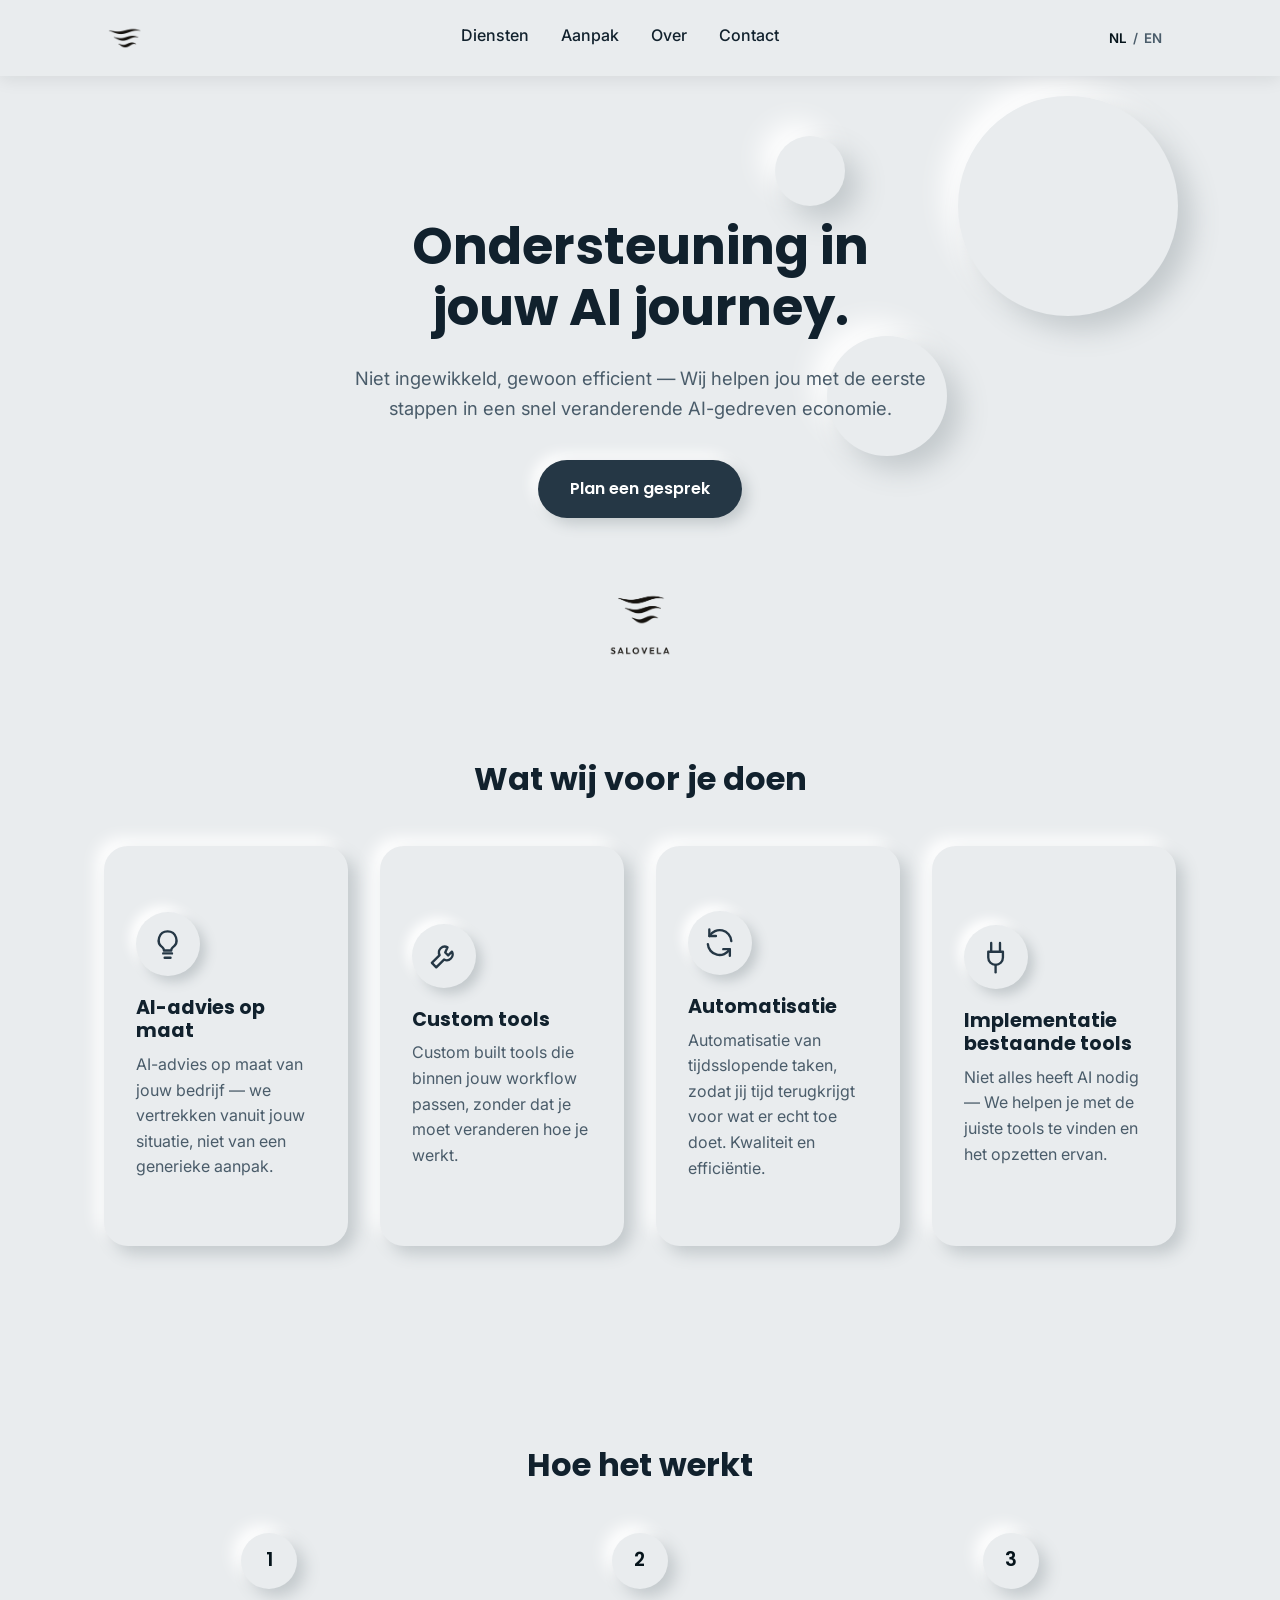
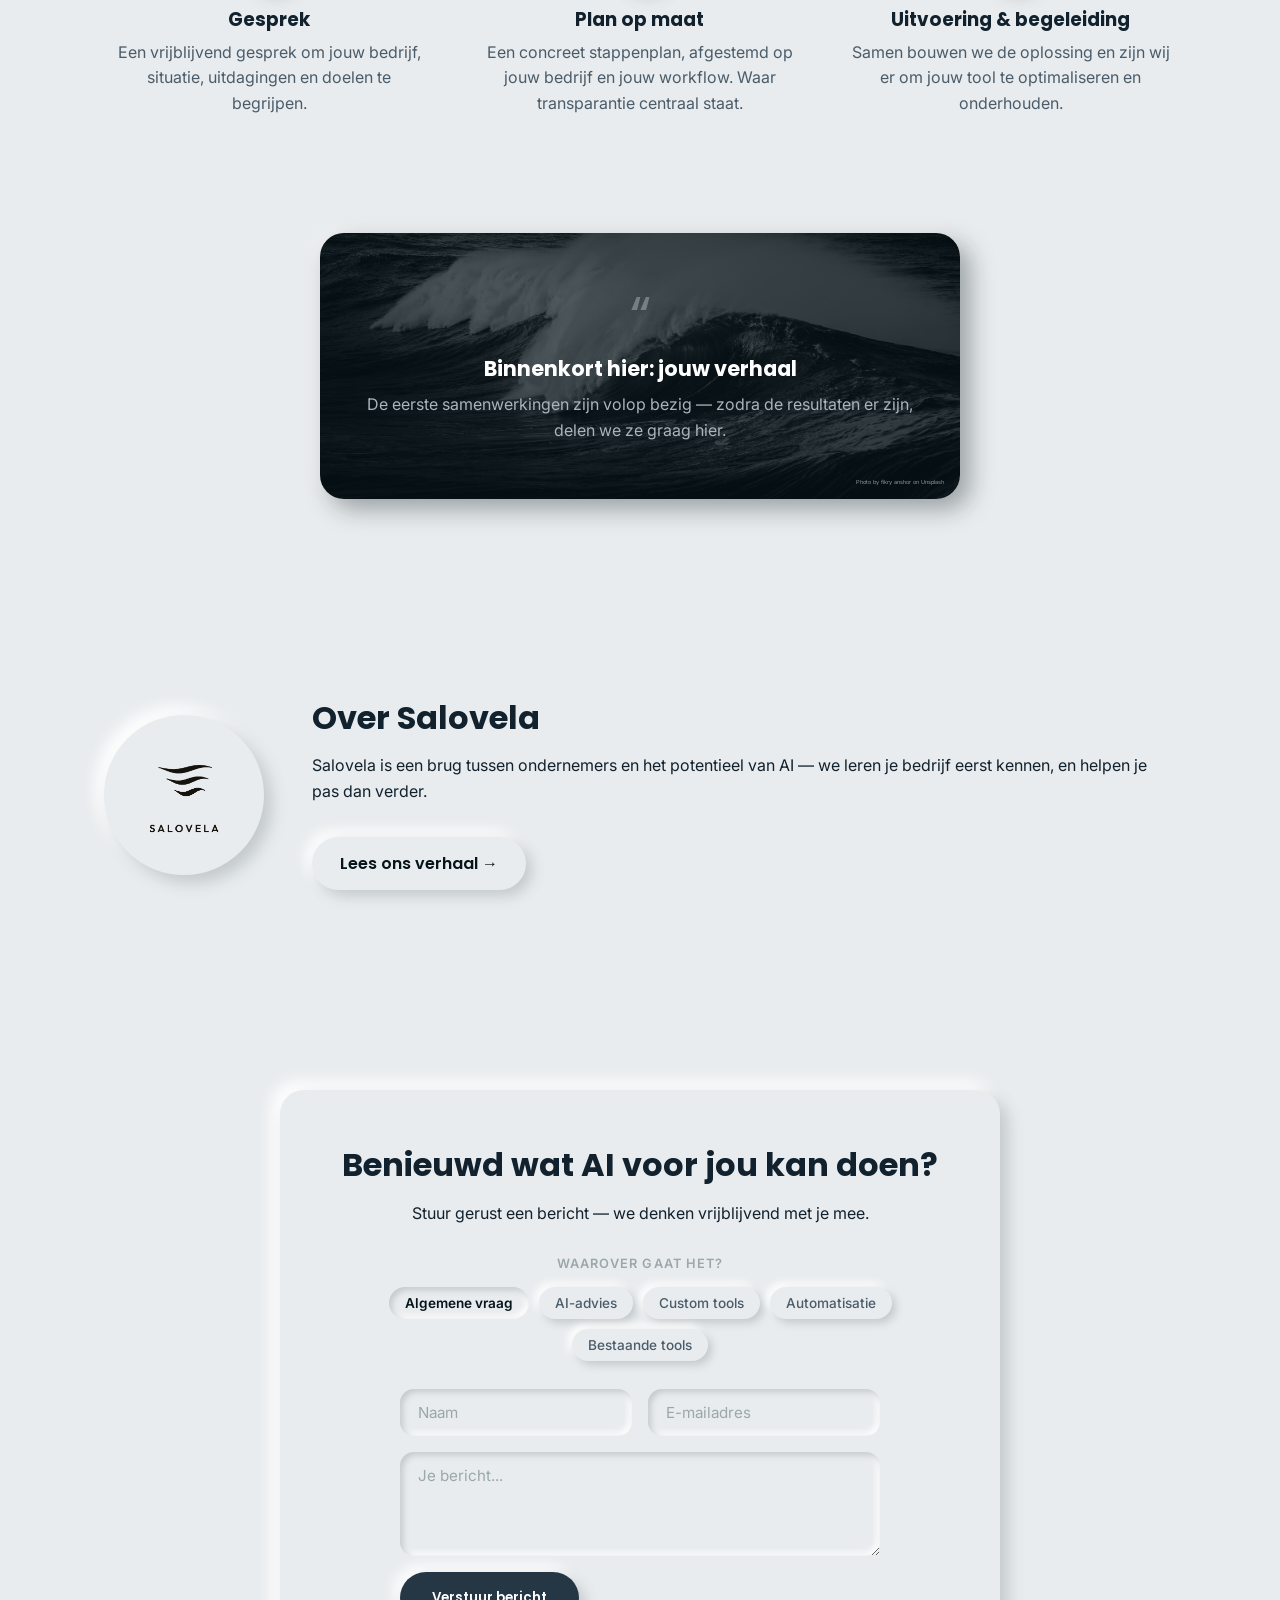
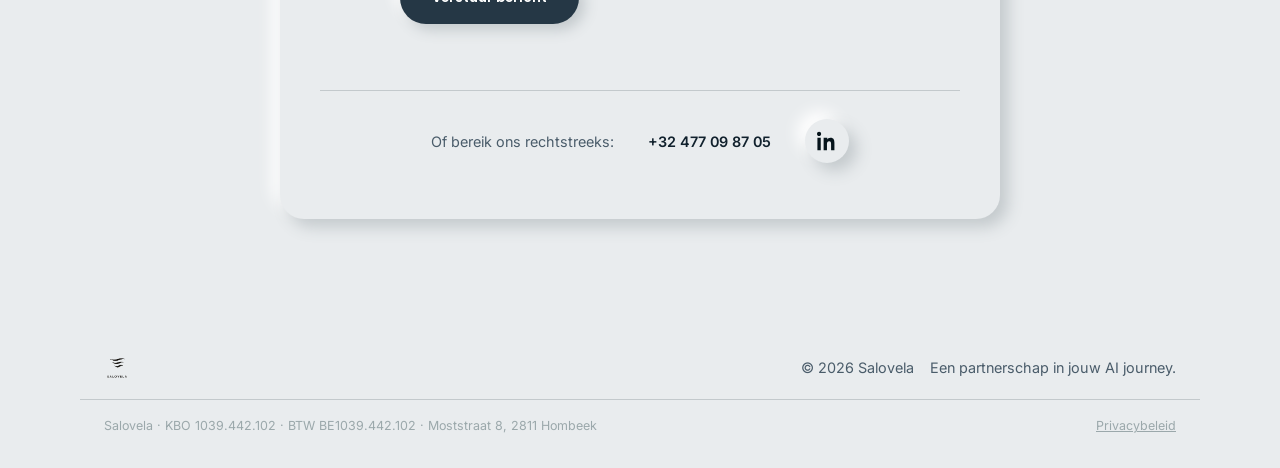
==== index.html @ e6c2badb "Initial commit: Salovela marketing site Static HTML/CSS/JS site with homepage, about page, and priva" ====
<!DOCTYPE html>
<html lang="nl">
<head>
  <meta charset="UTF-8">
  <meta name="viewport" content="width=device-width, initial-scale=1.0">
  <title>Salovela — AI-advies voor KMO's</title>
  <meta name="description" content="Salovela helpt Vlaamse KMO's met AI-advies op maat, custom tools en automatisatie.">
  <link rel="icon" type="image/png" href="assets/images/salovela-mark.png">
  <link rel="preconnect" href="https://fonts.googleapis.com">
  <link rel="preconnect" href="https://fonts.gstatic.com" crossorigin>
  <link href="https://fonts.googleapis.com/css2?family=Poppins:wght@500;600;700&family=Inter:wght@400;500;600&display=swap" rel="stylesheet">
  <link rel="stylesheet" href="css/style.css">
</head>
<body>

  <header class="site-header">
    <div class="container header-inner">
      <a href="#top" class="logo">
        <img src="assets/images/salovela-mark.png" alt="Salovela logo">
      </a>

      <nav class="nav" id="nav">
        <a href="#diensten" data-i18n="nav.services">Diensten</a>
        <a href="#aanpak" data-i18n="nav.process">Aanpak</a>
        <a href="over.html" data-i18n="nav.about">Over</a>
        <a href="#contact" data-i18n="nav.contact">Contact</a>
      </nav>

      <div class="header-actions">
        <button class="lang-toggle" id="lang-toggle" aria-label="Switch language">
          <span class="lang-option active" data-lang="nl">NL</span>
          <span class="lang-sep">/</span>
          <span class="lang-option" data-lang="en">EN</span>
        </button>

        <button class="nav-toggle" id="nav-toggle" aria-label="Open menu" aria-expanded="false">
          <span></span><span></span><span></span>
        </button>
      </div>
    </div>
  </header>

  <main id="top">
    <section class="hero">
      <div class="container hero-inner">
        <h1 data-i18n="hero.title">Ondersteuning in jouw AI journey.</h1>
        <p class="hero-subtitle" data-i18n="hero.subtitle">Niet ingewikkeld, gewoon efficient — Wij helpen jou met de eerste stappen in een snel veranderende AI-gedreven economie.</p>
        <a href="#contact" class="button button-primary" data-i18n="hero.cta">Plan een gesprek</a>
        <img src="assets/images/salovela-logo.png" alt="Salovela" class="hero-logo">
      </div>

      <div class="hero-blob hero-blob-1" aria-hidden="true"></div>
      <div class="hero-blob hero-blob-2" aria-hidden="true"></div>
      <div class="hero-blob hero-blob-3" aria-hidden="true"></div>
    </section>

    <section id="diensten" class="services">
      <div class="container">
        <h2 data-i18n="services.title">Wat wij voor je doen</h2>

        <div class="card-grid">
          <article class="card neu-raised flip-card" tabindex="0" role="button" aria-pressed="false">
            <div class="flip-card-inner">
              <div class="flip-card-front">
                <span class="card-icon neu-raised" aria-hidden="true">
                  <svg viewBox="0 0 24 24"><path d="M9 18h6M10 21h4M12 3a6 6 0 0 0-3.5 10.9c.6.5 1 1.2 1 2.1h5c0-.9.4-1.6 1-2.1A6 6 0 0 0 12 3z"/></svg>
                </span>
                <h3 data-i18n="services.advice.title">AI-advies op maat</h3>
                <p data-i18n="services.advice.body">AI-advies op maat van jouw bedrijf — we vertrekken vanuit jouw situatie, niet van een generieke aanpak.</p>
              </div>
              <div class="flip-card-back">
                <span class="flip-back-label" data-i18n="services.examplesLabel">Voorbeelden</span>
                <ul>
                  <li data-i18n="services.advice.example1">Claude en Anthropic API voor tekst en klantendienst</li>
                  <li data-i18n="services.advice.example2">AI-gestuurde data-analyse</li>
                  <li data-i18n="services.advice.example3">AI-ondersteuning voor marketing en sales</li>
                </ul>
              </div>
            </div>
          </article>

          <article class="card neu-raised flip-card" tabindex="0" role="button" aria-pressed="false">
            <div class="flip-card-inner">
              <div class="flip-card-front">
                <span class="card-icon neu-raised" aria-hidden="true">
                  <svg viewBox="0 0 24 24"><path d="M14.7 6.3a4 4 0 0 0-5.4 5.4L4 17l3 3 5.3-5.3a4 4 0 0 0 5.4-5.4l-2.6 2.6-2-2z"/></svg>
                </span>
                <h3 data-i18n="services.tools.title">Custom tools</h3>
                <p data-i18n="services.tools.body">Custom built tools die binnen jouw workflow passen, zonder dat je moet veranderen hoe je werkt.</p>
              </div>
              <div class="flip-card-back">
                <span class="flip-back-label" data-i18n="services.examplesLabel">Voorbeelden</span>
                <ul>
                  <li data-i18n="services.tools.example1">Interne dashboards</li>
                  <li data-i18n="services.tools.example2">Workflow-apps op maat</li>
                  <li data-i18n="services.tools.example3">tools en agents die jouw workflow ondersteunen</li>
                </ul>
              </div>
            </div>
          </article>

          <article class="card neu-raised flip-card" tabindex="0" role="button" aria-pressed="false">
            <div class="flip-card-inner">
              <div class="flip-card-front">
                <span class="card-icon neu-raised" aria-hidden="true">
                  <svg viewBox="0 0 24 24"><path d="M20 11a8 8 0 0 0-14.9-3.5M4 13a8 8 0 0 0 14.9 3.5"/><path d="M5 3v4.5H9.5M19 21v-4.5H14.5"/></svg>
                </span>
                <h3 data-i18n="services.automation.title">Automatisatie</h3>
                <p data-i18n="services.automation.body">Automatisatie van tijdsslopende taken, zodat jij tijd terugkrijgt voor wat er echt toe doet. Kwaliteit en efficiëntie.</p>
              </div>
              <div class="flip-card-back">
                <span class="flip-back-label" data-i18n="services.examplesLabel">Voorbeelden</span>
                <ul>
                  <li data-i18n="services.automation.example1">automatische analyses en rapportages</li>
                  <li data-i18n="services.automation.example2">digitale workflows</li>
                  <li data-i18n="services.automation.example3">Automatische email ordening</li>
                </ul>
              </div>
            </div>
          </article>

          <article class="card neu-raised flip-card" tabindex="0" role="button" aria-pressed="false">
            <div class="flip-card-inner">
              <div class="flip-card-front">
                <span class="card-icon neu-raised" aria-hidden="true">
                  <svg viewBox="0 0 24 24"><path d="M9 2v6M15 2v6M7 8h10v4a5 5 0 0 1-10 0V8z"/><path d="M12 17v5"/></svg>
                </span>
                <h3 data-i18n="services.existing.title">Implementatie bestaande tools</h3>
                <p data-i18n="services.existing.body">Niet alles heeft AI nodig — We helpen je met de juiste tools te vinden en het opzetten ervan.</p>
              </div>
              <div class="flip-card-back">
                <span class="flip-back-label" data-i18n="services.examplesLabel">Voorbeelden</span>
                <ul>
                  <li data-i18n="services.existing.example1">Notion, Trello &amp; Slack</li>
                  <li data-i18n="services.existing.example2">CRM zoals HubSpot</li>
                  <li data-i18n="services.existing.example3">Tools Binnen jouw Office365</li>
                </ul>
              </div>
            </div>
          </article>
        </div>
      </div>
    </section>

    <section id="aanpak" class="process">
      <div class="container">
        <h2 data-i18n="process.title">Hoe het werkt</h2>

        <div class="step-grid">
          <div class="step">
            <span class="step-number neu-raised">1</span>
            <h3 data-i18n="process.step1.title">Gesprek</h3>
            <p data-i18n="process.step1.body">Een vrijblijvend gesprek om jouw bedrijf, situatie, uitdagingen en doelen te begrijpen.</p>
          </div>

          <div class="step">
            <span class="step-number neu-raised">2</span>
            <h3 data-i18n="process.step2.title">Plan op maat</h3>
            <p data-i18n="process.step2.body">Een concreet stappenplan, afgestemd op jouw bedrijf en jouw workflow. Waar transparantie centraal staat.</p>
          </div>

          <div class="step">
            <span class="step-number neu-raised">3</span>
            <h3 data-i18n="process.step3.title">Uitvoering & begeleiding</h3>
            <p data-i18n="process.step3.body">Samen bouwen we de oplossing en zijn wij er om jouw tool te optimaliseren en onderhouden.</p>
          </div>
        </div>
      </div>
    </section>

    <section class="testimonial">
      <div class="container">
        <div class="testimonial-panel inverted">
          <span class="testimonial-icon" aria-hidden="true">&ldquo;</span>
          <h3 data-i18n="testimonial.title">Binnenkort hier: jouw verhaal</h3>
          <p data-i18n="testimonial.body">De eerste samenwerkingen zijn volop bezig — zodra de resultaten er zijn, delen we ze graag hier.</p>
          <span class="photo-credit">Photo by fikry anshor on Unsplash</span>
        </div>
      </div>
    </section>

    <section id="over" class="about">
      <div class="container about-inner">
        <img src="assets/images/salovela-logo.png" alt="" class="about-mark neu-raised" aria-hidden="true">
        <div>
          <h2 data-i18n="about.title">Over Salovela</h2>
          <p data-i18n="about.body">Salovela is een brug tussen ondernemers en het potentieel van AI — we leren je bedrijf eerst kennen, en helpen je pas dan verder.</p>
          <a href="over.html" class="about-link" data-i18n="about.link">Lees ons verhaal →</a>
        </div>
      </div>
    </section>

    <section id="contact" class="contact">
      <div class="container">
        <div class="contact-panel neu-raised">
          <h2 data-i18n="contact.title">Benieuwd wat AI voor jou kan doen?</h2>
          <p data-i18n="contact.subtitle">Stuur gerust een bericht — we denken vrijblijvend met je mee.</p>

          <span class="topics-label" data-i18n="contact.topicsLabel">Waarover gaat het?</span>
          <div class="topic-chips" role="radiogroup" aria-label="Onderwerp" id="topic-chips">
            <button type="button" class="topic-chip active" role="radio" aria-checked="true" data-i18n="contact.topic.general">Algemene vraag</button>
            <button type="button" class="topic-chip" role="radio" aria-checked="false" data-i18n="contact.topic.advice">AI-advies</button>
            <button type="button" class="topic-chip" role="radio" aria-checked="false" data-i18n="contact.topic.tools">Custom tools</button>
            <button type="button" class="topic-chip" role="radio" aria-checked="false" data-i18n="contact.topic.automation">Automatisatie</button>
            <button type="button" class="topic-chip" role="radio" aria-checked="false" data-i18n="contact.topic.existing">Bestaande tools</button>
          </div>

          <form id="contact-form" class="contact-form">
            <input type="hidden" name="access_key" value="03b7c5b4-e16c-43b0-8f05-cd8a8c2d85a0">
            <input type="hidden" name="subject" id="form-subject" value="Aanvraag via website: Algemene vraag">
            <input type="hidden" name="from_name" value="Salovela website">
            <input type="checkbox" name="botcheck" style="display:none" tabindex="-1" autocomplete="off">

            <div class="form-row">
              <input type="text" name="name" id="form-name" data-i18n-placeholder="contact.form.name" placeholder="Naam" required>
              <input type="email" name="email" id="form-email" data-i18n-placeholder="contact.form.email" placeholder="E-mailadres" required>
            </div>
            <textarea name="message" id="form-message" data-i18n-placeholder="contact.form.message" placeholder="Je bericht..." rows="4" required></textarea>

            <button type="submit" class="button button-primary" id="form-submit" data-i18n="contact.form.submit">Verstuur bericht</button>
            <p class="form-status" id="form-status" role="status" aria-live="polite"></p>
          </form>

          <div class="contact-alt">
            <span data-i18n="contact.orReach">Of bereik ons rechtstreeks:</span>
            <a href="tel:+32477098705" class="contact-phone">+32 477 09 87 05</a>
            <a href="https://www.linkedin.com/in/brent-goyvaerts" target="_blank" rel="noopener noreferrer" class="social-link neu-raised" aria-label="LinkedIn">
              <svg viewBox="0 0 24 24"><path d="M4.98 3.5C4.98 4.88 3.87 6 2.5 6S0 4.88 0 3.5 1.12 1 2.5 1s2.48 1.12 2.48 2.5zM.5 8h4V23h-4V8zM8.5 8h3.8v2.05h.05c.53-1 1.83-2.05 3.77-2.05 4.03 0 4.78 2.65 4.78 6.1V23h-4v-6.9c0-1.65-.03-3.77-2.3-3.77-2.3 0-2.65 1.8-2.65 3.65V23h-4V8z"/></svg>
            </a>
          </div>
        </div>
      </div>
    </section>
  </main>

  <footer class="site-footer">
    <div class="container footer-inner">
      <img src="assets/images/salovela-logo.png" alt="Salovela logo" class="footer-logo">
      <div class="footer-text">
        <span>&copy; 2026 Salovela</span>
        <span data-i18n="footer.tagline">Een partnerschap in jouw AI journey.</span>
      </div>
    </div>
    <div class="container footer-legal">
      <span>Salovela &middot; KBO 1039.442.102 &middot; BTW BE1039.442.102 &middot; Moststraat 8, 2811 Hombeek</span>
      <a href="privacybeleid.html">Privacybeleid</a>
    </div>
  </footer>

  <script data-goatcounter="https://salovela.goatcounter.com/count" async src="//gc.zgo.at/count.js"></script>
  <script src="js/script.js"></script>
</body>
</html>
---- css/style.css ----
/* ===== Design tokens ===== */
:root {
  --color-bg: #e9ecee;
  --color-text: #11212d;
  --color-text-soft: #4a5c6a;
  --color-muted: #9ba8ab;
  --color-accent: #253745;
  --color-accent-dark: #06141b;

  --shadow-light: #ffffff;
  --shadow-dark: #c3c9cc;

  --font-heading: "Poppins", sans-serif;
  --font-body: "Inter", sans-serif;

  --max-width: 1120px;
  --radius: 24px;
}

* {
  box-sizing: border-box;
}

html {
  scroll-behavior: smooth;
}

body {
  margin: 0;
  overflow-x: hidden;
  font-family: var(--font-body);
  color: var(--color-text);
  background: var(--color-bg);
  line-height: 1.6;
}

h1, h2, h3 {
  font-family: var(--font-heading);
  line-height: 1.2;
  margin: 0 0 0.5em;
}

p {
  margin: 0 0 1em;
}

.container {
  max-width: var(--max-width);
  margin: 0 auto;
  padding: 0 24px;
}

/* ===== Neumorphic surfaces =====
   Raised: two offset shadows (light top-left, dark bottom-right) on a
   surface that's the same color as its background, giving a soft
   extruded look. Pressed flips both shadows inward. */
.neu-raised {
  background: var(--color-bg);
  box-shadow: 8px 8px 16px var(--shadow-dark), -8px -8px 16px var(--shadow-light);
}

.button {
  display: inline-block;
  padding: 16px 32px;
  border-radius: 999px;
  font-family: var(--font-heading);
  font-weight: 600;
  text-decoration: none;
  border: none;
  cursor: pointer;
  transition: transform 0.2s ease, box-shadow 0.2s ease, background 0.2s ease;
}

.button-primary {
  background: var(--color-accent);
  color: #fff;
  box-shadow: 6px 6px 14px var(--shadow-dark), -6px -6px 14px var(--shadow-light);
}

.button-primary:hover {
  background: var(--color-accent-dark);
  transform: translateY(-3px);
  box-shadow: 10px 10px 20px var(--shadow-dark), -6px -6px 16px var(--shadow-light);
}

.button-primary:active {
  transform: translateY(0);
  box-shadow: inset 4px 4px 8px rgba(0, 0, 0, 0.35), inset -2px -2px 6px rgba(255, 255, 255, 0.15);
}

/* ===== Header ===== */
.site-header {
  position: sticky;
  top: 0;
  z-index: 50;
  background: var(--color-bg);
  box-shadow: 0 4px 16px rgba(6, 20, 27, 0.08);
}

.header-inner {
  display: flex;
  align-items: center;
  justify-content: space-between;
  height: 76px;
}

.logo img {
  height: 40px;
  display: block;
}

.nav {
  display: flex;
  gap: 32px;
}

.nav a {
  position: relative;
  color: var(--color-text);
  text-decoration: none;
  font-weight: 500;
  padding-bottom: 4px;
}

.nav a::after {
  content: "";
  position: absolute;
  left: 0;
  bottom: 0;
  width: 0;
  height: 2px;
  background: var(--color-accent);
  transition: width 0.2s ease;
}

.nav a:hover {
  color: var(--color-accent-dark);
}

.nav a:hover::after {
  width: 100%;
}

.header-actions {
  display: flex;
  align-items: center;
  gap: 20px;
}

.lang-toggle {
  display: flex;
  align-items: center;
  gap: 6px;
  background: none;
  border: none;
  font-family: var(--font-body);
  font-weight: 600;
  cursor: pointer;
  color: var(--color-text-soft);
  padding: 8px 14px;
  border-radius: 999px;
  transition: box-shadow 0.2s ease;
}

.lang-toggle:hover {
  box-shadow: inset 3px 3px 6px var(--shadow-dark), inset -3px -3px 6px var(--shadow-light);
}

.lang-option.active {
  color: var(--color-accent-dark);
}

.nav-toggle {
  display: none;
  flex-direction: column;
  gap: 5px;
  background: none;
  border: none;
  cursor: pointer;
  padding: 4px;
}

.nav-toggle span {
  width: 24px;
  height: 2px;
  background: var(--color-text);
}

/* ===== Hero ===== */
.hero {
  position: relative;
  padding: 140px 0 30px;
}

.hero-inner {
  position: relative;
  z-index: 1;
  max-width: 640px;
  margin: 0 auto;
  text-align: center;
}

.hero-logo {
  height: 96px;
  margin: 56px auto 0;
  display: block;
}

.hero h1 {
  font-size: clamp(2.2rem, 4vw, 3.4rem);
}

.hero-subtitle {
  font-size: 1.15rem;
  color: var(--color-text-soft);
  margin-bottom: 2em;
}

.hero-blob {
  position: absolute;
  border-radius: 50%;
  background: var(--color-bg);
  box-shadow: 14px 14px 28px var(--shadow-dark), -14px -14px 28px var(--shadow-light);
  z-index: 0;
  animation: float 7s ease-in-out infinite;
}

.hero-blob-1 {
  width: 220px;
  height: 220px;
  top: 20px;
  right: 8%;
  animation-delay: 0s;
  display: flex;
  align-items: center;
  justify-content: center;
}

.page-hero .hero-blob-1 {
  width: 260px;
  height: 260px;
}

.hero-blob-mark {
  width: 58%;
  opacity: 0.45;
}

.hero-blob-2 {
  width: 120px;
  height: 120px;
  top: 260px;
  right: 26%;
  animation-delay: 1.2s;
}

.hero-blob-3 {
  width: 70px;
  height: 70px;
  top: 60px;
  right: 34%;
  animation-delay: 2.4s;
}

@keyframes float {
  0%, 100% {
    transform: translateY(0);
  }
  50% {
    transform: translateY(-18px);
  }
}

/* ===== Services ===== */
.services {
  padding: 60px 0 100px;
}

.services h2 {
  text-align: center;
  font-size: 2rem;
  margin-bottom: 48px;
}

.card-grid {
  display: grid;
  grid-template-columns: repeat(4, 1fr);
  gap: 32px;
  align-items: stretch;
}

.card {
  border-radius: var(--radius);
  transition: transform 0.25s ease, box-shadow 0.25s ease;
}

.card:hover {
  transform: translateY(-6px);
  box-shadow: 12px 12px 24px var(--shadow-dark), -12px -12px 24px var(--shadow-light);
}

.card-icon {
  display: inline-flex;
  align-items: center;
  justify-content: center;
  width: clamp(52px, 6vw, 64px);
  height: clamp(52px, 6vw, 64px);
  border-radius: 50%;
  margin-bottom: 20px;
  box-shadow: 6px 6px 12px var(--shadow-dark), -6px -6px 12px var(--shadow-light);
}

.card-icon svg {
  width: 55%;
  height: 55%;
  fill: none;
  stroke: var(--color-accent);
  stroke-width: 1.6;
  stroke-linecap: round;
  stroke-linejoin: round;
}

.card h3 {
  font-size: 1.2rem;
}

.card p {
  color: var(--color-text-soft);
  margin-bottom: 0;
}

/* ===== Flip cards =====
   Generous min-height keeps text clear of the edges; overflow is
   hidden (not scrollable) so no scrollbar chrome ever appears. */
.flip-card {
  perspective: 1200px;
  cursor: pointer;
}

.flip-card:focus-visible {
  outline: 2px solid var(--color-accent-dark);
  outline-offset: 4px;
}

.flip-card-inner {
  position: relative;
  width: 100%;
  min-height: 400px;
  transition: transform 0.6s cubic-bezier(0.4, 0.2, 0.2, 1);
  transform-style: preserve-3d;
}

.flip-card:hover .flip-card-inner,
.flip-card.flipped .flip-card-inner {
  transform: rotateY(180deg);
}

.flip-card-front,
.flip-card-back {
  position: absolute;
  inset: 0;
  backface-visibility: hidden;
  padding: 40px 32px;
  overflow: hidden;
}

.flip-card-front {
  display: flex;
  flex-direction: column;
  justify-content: center;
}

.flip-card-back {
  transform: rotateY(180deg);
  display: flex;
  flex-direction: column;
  justify-content: center;
}

.flip-back-label {
  display: block;
  font-family: var(--font-heading);
  font-weight: 600;
  font-size: 0.8rem;
  letter-spacing: 0.1em;
  text-transform: uppercase;
  color: var(--color-muted);
  margin-bottom: 16px;
}

.flip-card-back ul {
  list-style: none;
  padding: 0;
  margin: 0;
  display: flex;
  flex-direction: column;
  gap: 10px;
}

.flip-card-back li {
  color: var(--color-text-soft);
  padding-left: 20px;
  position: relative;
}

.flip-card-back li::before {
  content: "";
  position: absolute;
  left: 0;
  top: 0.55em;
  width: 8px;
  height: 8px;
  border-radius: 50%;
  background: var(--color-accent);
}

/* ===== Process ===== */
.process {
  padding: 100px 0;
}

.process h2 {
  text-align: center;
  font-size: 2rem;
  margin-bottom: 48px;
}

.step-grid {
  display: grid;
  grid-template-columns: repeat(auto-fit, minmax(220px, 1fr));
  gap: 40px;
  text-align: center;
}

.step-number {
  display: inline-flex;
  align-items: center;
  justify-content: center;
  width: 56px;
  height: 56px;
  border-radius: 50%;
  margin-bottom: 20px;
  font-family: var(--font-heading);
  font-weight: 600;
  font-size: 1.2rem;
  color: var(--color-accent-dark);
}

.step h3 {
  font-size: 1.15rem;
}

.step p {
  color: var(--color-text-soft);
  max-width: 320px;
  margin-left: auto;
  margin-right: auto;
}

/* ===== Testimonial ===== */
.testimonial {
  padding: 0 0 100px;
}

.testimonial-panel {
  position: relative;
  max-width: 640px;
  margin: 0 auto;
  padding: 56px 40px;
  border-radius: var(--radius);
  text-align: center;
}

.photo-credit {
  position: absolute;
  right: 16px;
  bottom: 12px;
  font-size: 0.35rem;
  color: rgba(255, 255, 255, 0.55);
}

.testimonial-icon {
  display: block;
  font-family: var(--font-heading);
  font-size: 3.5rem;
  line-height: 1;
  color: var(--color-muted);
  margin-bottom: 12px;
}

.testimonial-panel h3 {
  font-size: 1.3rem;
}

.testimonial-panel p {
  color: var(--color-text-soft);
  margin-bottom: 0;
}

/* ===== Inverted "spotlight" panels =====
   Used sparingly on a few standalone blocks (never on repeated items
   like the service cards) to add contrast without implying ranking. */
.inverted {
  background: var(--color-accent-dark);
  box-shadow: 10px 10px 24px rgba(6, 20, 27, 0.35), -6px -6px 16px rgba(255, 255, 255, 0.3);
}

/* Flat color as a gradient (not background-color) so it layers as its
   own tint on top of the photo rather than sitting unseen behind it. */
.testimonial-panel.inverted {
  background: linear-gradient(rgba(6, 20, 27, 0.7), rgba(6, 20, 27, 0.7)), url("../assets/images/testimonial-bg.jpg") center/cover no-repeat;
}

.testimonial-panel.inverted .testimonial-icon {
  color: rgba(255, 255, 255, 0.3);
}

.testimonial-panel.inverted h3 {
  color: #fff;
}

.testimonial-panel.inverted p {
  color: #a9b4bc;
}

/* ===== About ===== */
.about {
  padding: 100px 0;
}

.about-inner {
  display: grid;
  grid-template-columns: 160px 1fr;
  gap: 48px;
  align-items: center;
}

.about-mark {
  width: 100%;
  aspect-ratio: 1 / 1;
  padding: 24px;
  border-radius: 50%;
  object-fit: contain;
}

.about h2 {
  font-size: 2rem;
}

.about-link {
  display: inline-block;
  font-family: var(--font-heading);
  font-weight: 600;
  color: var(--color-accent-dark);
  text-decoration: none;
  margin-top: 1em;
  padding: 14px 28px;
  border-radius: 999px;
  box-shadow: 6px 6px 14px var(--shadow-dark), -6px -6px 14px var(--shadow-light);
  transition: transform 0.2s ease, box-shadow 0.2s ease;
}

.about-link:hover {
  transform: translateY(-3px);
  box-shadow: 10px 10px 20px var(--shadow-dark), -6px -6px 16px var(--shadow-light);
}

.about-link:active {
  transform: translateY(0);
  box-shadow: inset 4px 4px 8px var(--shadow-dark), inset -4px -4px 8px var(--shadow-light);
}

/* ===== About page (over.html) ===== */
.page-hero {
  position: relative;
  padding: 100px 0 80px;
  text-align: center;
}

.page-hero-inner {
  position: relative;
  z-index: 1;
  max-width: 560px;
  margin: 0 auto;
}

.page-hero h1 {
  font-size: clamp(2rem, 4vw, 2.8rem);
}

.page-hero p {
  color: var(--color-text-soft);
  font-size: 1.1rem;
  margin-bottom: 0;
}

.circle-section {
  padding: 64px 0;
}

.circle-inner {
  max-width: 680px;
}

.circle-label {
  display: inline-block;
  font-family: var(--font-heading);
  font-weight: 600;
  font-size: 0.85rem;
  letter-spacing: 0.12em;
  text-transform: uppercase;
  color: var(--color-muted);
  margin-bottom: 12px;
}

.circle-section h2 {
  font-size: 1.8rem;
}

.circle-section p {
  color: var(--color-text-soft);
  font-size: 1.05rem;
}

.circle-link {
  display: inline-block;
  font-family: var(--font-heading);
  font-weight: 600;
  color: var(--color-accent-dark);
  text-decoration: none;
  margin-top: 1em;
  padding: 14px 28px;
  border-radius: 999px;
  box-shadow: 6px 6px 14px var(--shadow-dark), -6px -6px 14px var(--shadow-light);
  transition: transform 0.2s ease, box-shadow 0.2s ease;
}

.circle-link:hover {
  transform: translateY(-3px);
  box-shadow: 10px 10px 20px var(--shadow-dark), -6px -6px 16px var(--shadow-light);
}

.circle-link:active {
  transform: translateY(0);
  box-shadow: inset 4px 4px 8px var(--shadow-dark), inset -4px -4px 8px var(--shadow-light);
}

.who {
  padding: 40px 0 100px;
}

.who-panel {
  display: grid;
  grid-template-columns: 120px 1fr;
  gap: 40px;
  align-items: center;
  padding: 48px 40px;
  border-radius: var(--radius);
}

.who-avatar {
  display: flex;
  align-items: center;
  justify-content: center;
  width: 120px;
  height: 120px;
  border-radius: 50%;
  font-family: var(--font-heading);
  font-weight: 600;
  font-size: 1.4rem;
  color: var(--color-accent-dark);
}

.who-panel h2 {
  font-size: 1.6rem;
}

.who-panel p {
  color: var(--color-text-soft);
  margin-bottom: 0;
}

.who-panel .social-link {
  margin-top: 1em;
}

.who-panel.inverted .circle-label {
  color: #8fa0aa;
}

.who-panel.inverted .who-avatar,
.who-panel.inverted .social-link {
  box-shadow: 4px 4px 8px rgba(0, 0, 0, 0.5), -3px -3px 13px rgba(89, 110, 128, 0.6);
}

.who-panel.inverted h2 {
  color: #fff;
}

.who-panel.inverted p {
  color: #c3ccd1;
}

/* ===== Contact ===== */
.contact {
  padding: 100px 0;
  text-align: center;
}

.contact-panel {
  max-width: 720px;
  margin: 0 auto;
  padding: 56px 40px;
  border-radius: var(--radius);
}

.contact h2 {
  font-size: 2rem;
}

.topics-label {
  display: block;
  margin-top: 28px;
  font-size: 0.8rem;
  font-weight: 600;
  letter-spacing: 0.08em;
  text-transform: uppercase;
  color: var(--color-muted);
}

.topic-chips {
  margin-top: 12px;
  display: flex;
  flex-wrap: wrap;
  justify-content: center;
  gap: 10px;
}

.topic-chip {
  font-family: var(--font-body);
  font-size: 0.85rem;
  font-weight: 500;
  color: var(--color-text-soft);
  background: var(--color-bg);
  border: none;
  padding: 8px 16px;
  border-radius: 999px;
  cursor: pointer;
  box-shadow: 4px 4px 8px var(--shadow-dark), -4px -4px 8px var(--shadow-light);
  transition: box-shadow 0.2s ease, color 0.2s ease;
}

.topic-chip:hover {
  color: var(--color-accent-dark);
}

.topic-chip.active {
  color: var(--color-accent-dark);
  font-weight: 600;
  box-shadow: inset 3px 3px 6px var(--shadow-dark), inset -3px -3px 6px var(--shadow-light);
}

.contact-form {
  max-width: 480px;
  margin: 28px auto 0;
  text-align: left;
  display: flex;
  flex-direction: column;
  gap: 16px;
}

.form-row {
  display: flex;
  gap: 16px;
  flex-wrap: wrap;
}

.form-row input {
  flex: 1;
  min-width: 180px;
}

.contact-form input[type="text"],
.contact-form input[type="email"],
.contact-form textarea {
  font-family: var(--font-body);
  font-size: 0.95rem;
  color: var(--color-text);
  background: var(--color-bg);
  border: none;
  border-radius: 14px;
  padding: 14px 18px;
  box-shadow: inset 3px 3px 6px var(--shadow-dark), inset -3px -3px 6px var(--shadow-light);
}

.contact-form textarea {
  resize: vertical;
  min-height: 100px;
  font-family: inherit;
}

.contact-form input::placeholder,
.contact-form textarea::placeholder {
  color: var(--color-muted);
}

.contact-form input:focus,
.contact-form textarea:focus {
  outline: 2px solid var(--color-accent);
  outline-offset: 2px;
}

.contact-form .button {
  align-self: flex-start;
}

.form-status {
  margin: 0;
  font-size: 0.9rem;
  min-height: 1.3em;
}

.form-status.success {
  color: #2f7a4d;
}

.form-status.error {
  color: #b3423a;
}

.contact-alt {
  margin-top: 32px;
  padding-top: 28px;
  border-top: 1px solid var(--shadow-dark);
  display: flex;
  align-items: center;
  justify-content: center;
  gap: 16px;
  flex-wrap: wrap;
  font-size: 0.9rem;
  color: var(--color-text-soft);
}

.contact-details {
  margin-top: 32px;
  display: flex;
  align-items: center;
  justify-content: center;
  gap: 24px;
  flex-wrap: wrap;
}

.contact-phone {
  color: var(--color-text);
  font-weight: 600;
  text-decoration: none;
  padding: 10px 18px;
  border-radius: 999px;
  transition: box-shadow 0.2s ease;
}

.contact-phone:hover {
  box-shadow: inset 3px 3px 6px var(--shadow-dark), inset -3px -3px 6px var(--shadow-light);
}

.social-link {
  display: inline-flex;
  align-items: center;
  justify-content: center;
  width: 44px;
  height: 44px;
  border-radius: 50%;
  color: var(--color-accent-dark);
  transition: transform 0.2s ease, box-shadow 0.2s ease;
}

.social-link svg {
  width: 20px;
  height: 20px;
  fill: currentColor;
}

.social-link:hover {
  transform: translateY(-3px);
  box-shadow: 10px 10px 20px var(--shadow-dark), -6px -6px 16px var(--shadow-light);
}

/* ===== Footer ===== */
.site-footer {
  padding: 32px 0;
  color: var(--color-text-soft);
  font-size: 0.9rem;
}

.footer-inner {
  display: flex;
  align-items: center;
  justify-content: space-between;
  flex-wrap: wrap;
  gap: 16px;
}

.footer-logo {
  height: 32px;
}

.footer-text {
  display: flex;
  gap: 16px;
  flex-wrap: wrap;
}

.footer-legal {
  display: flex;
  justify-content: space-between;
  flex-wrap: wrap;
  gap: 8px 16px;
  margin-top: 16px;
  padding-top: 16px;
  border-top: 1px solid var(--shadow-dark);
  font-size: 0.78rem;
  color: var(--color-muted);
}

.footer-legal a {
  color: var(--color-muted);
  text-decoration: underline;
}

.footer-legal a:hover {
  color: var(--color-accent-dark);
}

/* ===== Legal pages ===== */
.legal {
  padding: 20px 0 100px;
}

.legal-inner {
  max-width: 700px;
}

.legal-intro {
  font-size: 1.05rem;
  color: var(--color-text-soft);
}

.legal h2 {
  font-size: 1.25rem;
  margin-top: 2em;
}

.legal p,
.legal li {
  color: var(--color-text-soft);
}

.legal ul {
  padding-left: 20px;
}

.legal li {
  margin-bottom: 8px;
}

.legal a {
  color: var(--color-accent-dark);
}

.legal code {
  background: var(--shadow-dark);
  padding: 1px 6px;
  border-radius: 4px;
  font-size: 0.9em;
}

/* ===== Responsive ===== */
@media (max-width: 900px) {
  .card-grid {
    grid-template-columns: repeat(2, 1fr);
  }
}

@media (max-width: 720px) {
  .nav {
    display: none;
  }

  .nav.open {
    display: flex;
    flex-direction: column;
    position: fixed;
    inset: 76px 0 0 0;
    height: calc(100vh - 76px);
    background: var(--color-bg);
    padding: 32px 24px;
    gap: 24px;
    font-size: 1.2rem;
    z-index: 40;
  }

  .nav-toggle {
    display: flex;
  }

  .about-inner {
    grid-template-columns: 1fr;
  }

  .about-mark {
    width: 100px;
    margin: 0 auto;
  }

  .hero-blob-1 {
    width: 130px;
    height: 130px;
    top: 10px;
    right: -30px;
  }

  .hero-blob-2,
  .hero-blob-3 {
    display: none;
  }

  .who-panel {
    grid-template-columns: 1fr;
    text-align: center;
  }

  .who-avatar {
    margin: 0 auto;
  }
}

@media (prefers-reduced-motion: reduce) {
  .hero-blob {
    animation: none;
  }
}
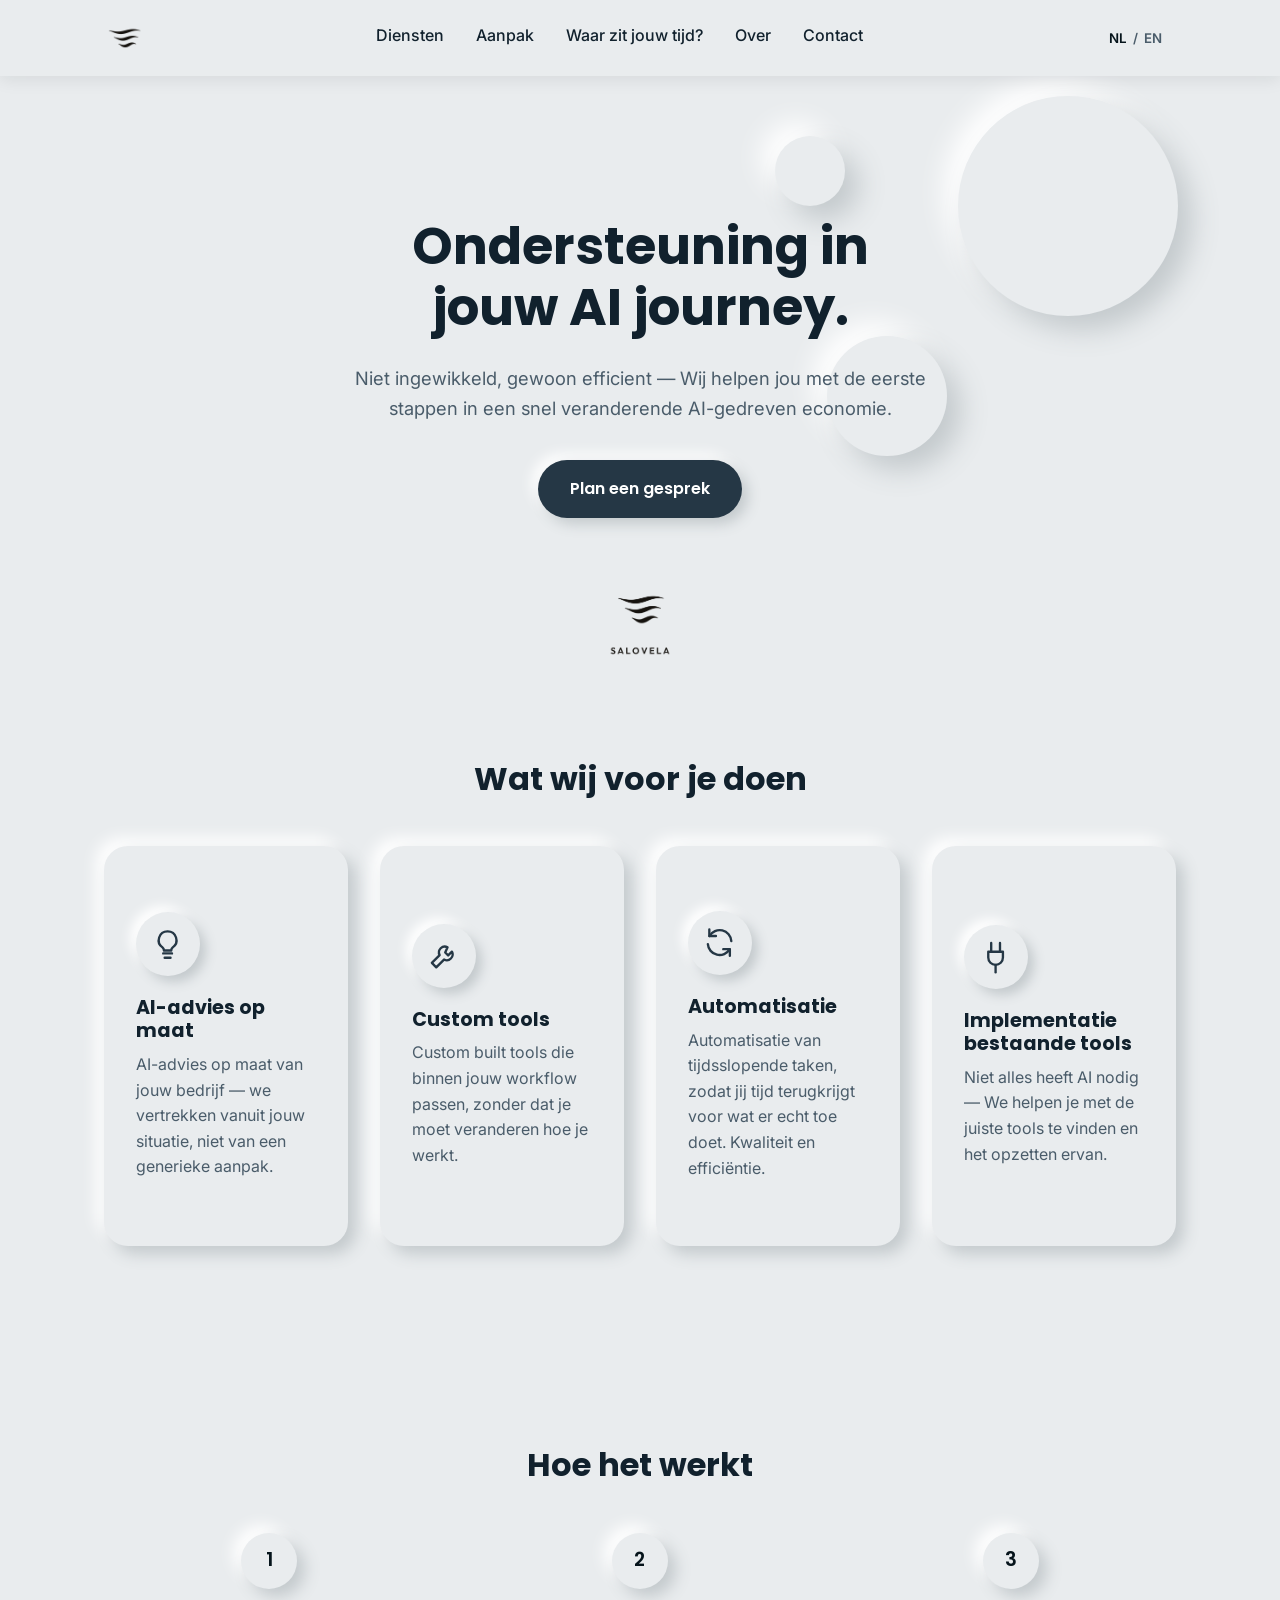
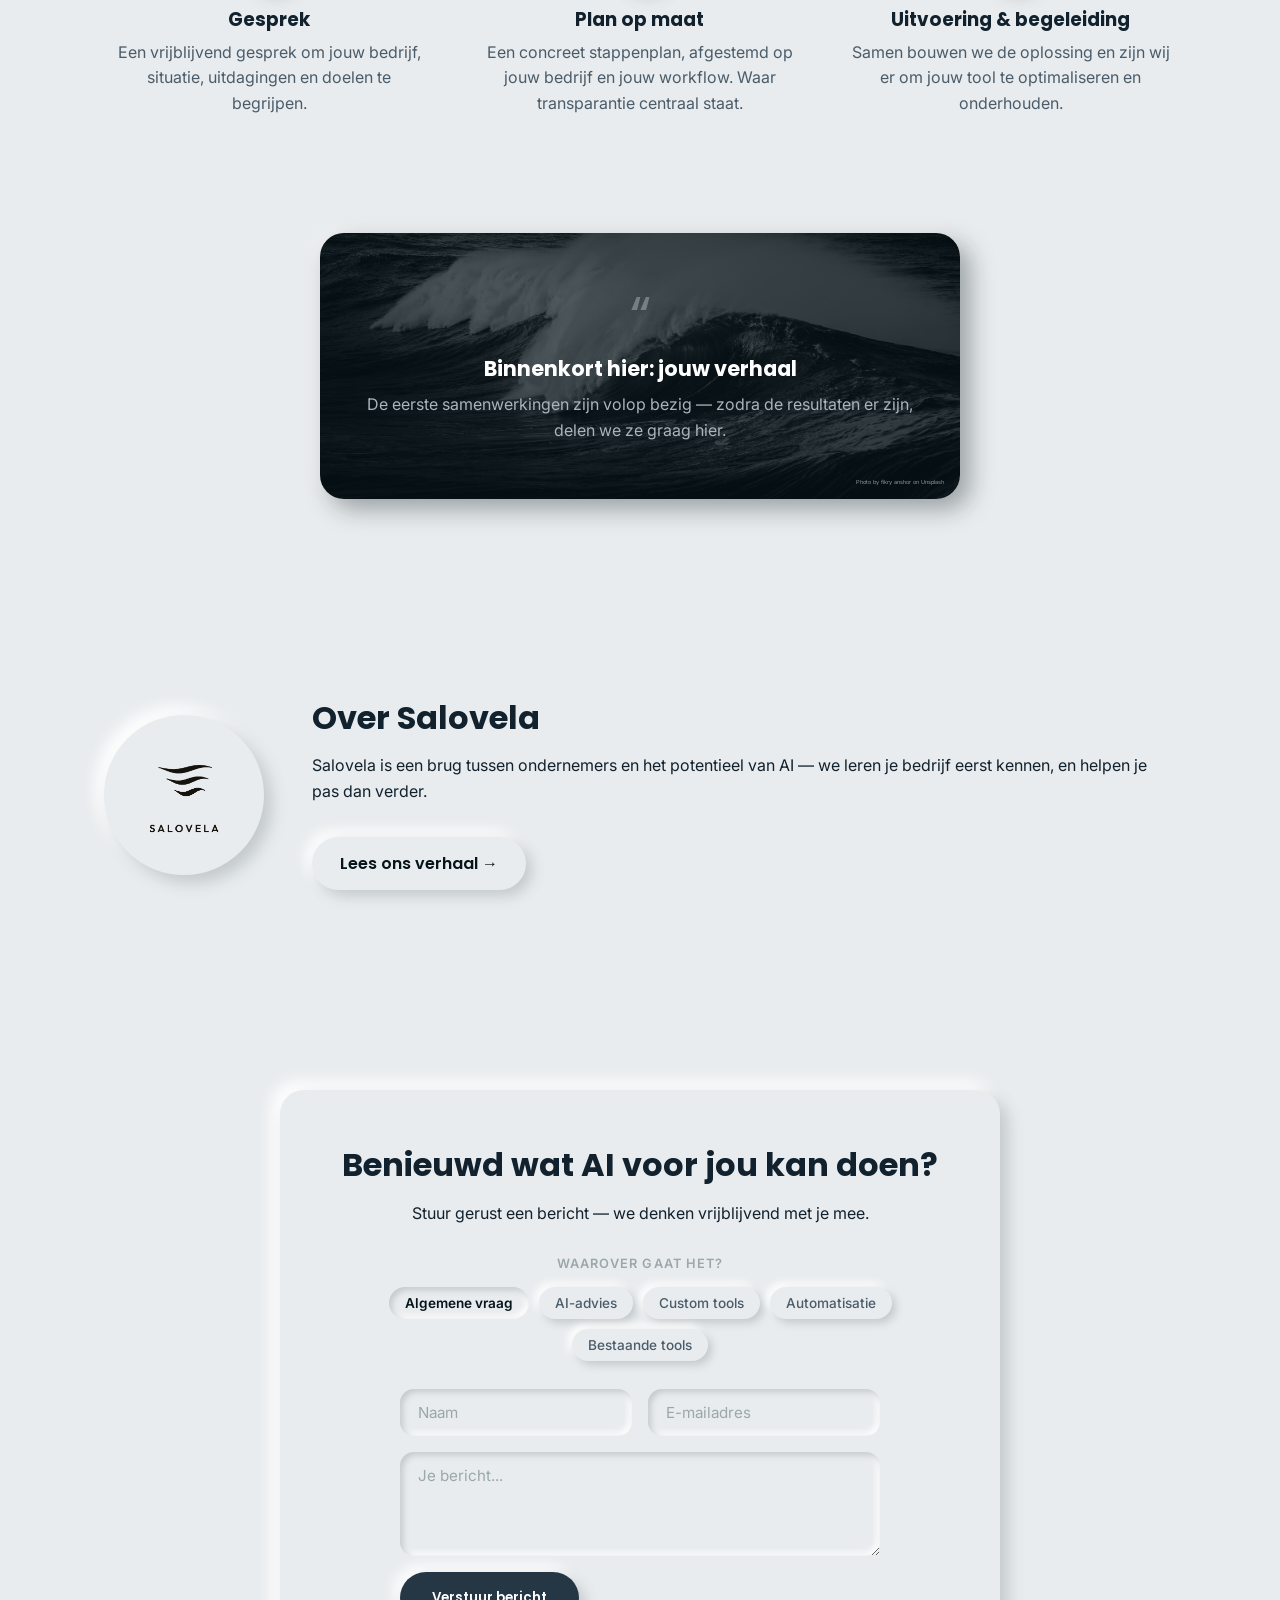
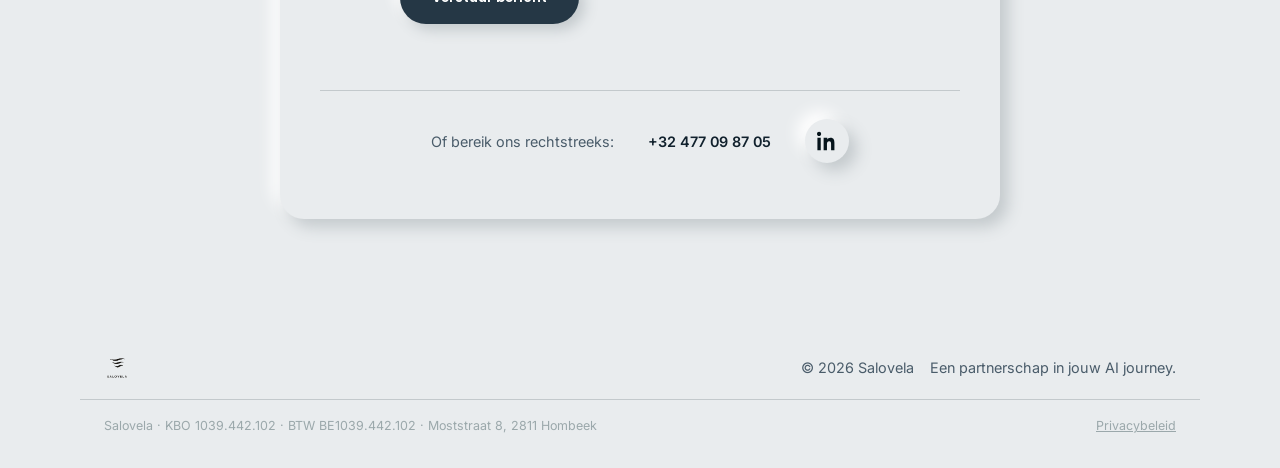
==== commit ccd7cba0: "Voeg tijdscan toe" ====
--- a/index.html
+++ b/index.html
@@ -5,6 +5,23 @@
   <meta name="viewport" content="width=device-width, initial-scale=1.0">
   <title>Salovela — AI-advies voor KMO's</title>
   <meta name="description" content="Salovela helpt Vlaamse KMO's met AI-advies op maat, custom tools en automatisatie.">
+  <link rel="canonical" href="https://salovela.be/">
+
+  <meta property="og:type" content="website">
+  <meta property="og:url" content="https://salovela.be/">
+  <meta property="og:site_name" content="Salovela">
+  <meta property="og:locale" content="nl_BE">
+  <meta property="og:title" content="Salovela — AI-advies voor KMO's">
+  <meta property="og:description" content="Salovela helpt Vlaamse KMO's met AI-advies op maat, custom tools en automatisatie.">
+  <meta property="og:image" content="https://salovela.be/assets/images/og-image.jpg">
+  <meta property="og:image:width" content="1200">
+  <meta property="og:image:height" content="630">
+
+  <meta name="twitter:card" content="summary_large_image">
+  <meta name="twitter:title" content="Salovela — AI-advies voor KMO's">
+  <meta name="twitter:description" content="Salovela helpt Vlaamse KMO's met AI-advies op maat, custom tools en automatisatie.">
+  <meta name="twitter:image" content="https://salovela.be/assets/images/og-image.jpg">
+
   <link rel="icon" type="image/png" href="assets/images/salovela-mark.png">
   <link rel="preconnect" href="https://fonts.googleapis.com">
   <link rel="preconnect" href="https://fonts.gstatic.com" crossorigin>
@@ -22,6 +39,7 @@
       <nav class="nav" id="nav">
         <a href="#diensten" data-i18n="nav.services">Diensten</a>
         <a href="#aanpak" data-i18n="nav.process">Aanpak</a>
+        <a href="scan.html" data-i18n="nav.scan">Waar zit jouw tijd?</a>
         <a href="over.html" data-i18n="nav.about">Over</a>
         <a href="#contact" data-i18n="nav.contact">Contact</a>
       </nav>
@@ -205,9 +223,19 @@
             <button type="button" class="topic-chip" role="radio" aria-checked="false" data-i18n="contact.topic.existing">Bestaande tools</button>
           </div>
 
+          <div class="scan-summary" id="scan-summary" hidden>
+            <div class="scan-summary-head">
+              <span class="scan-summary-title" data-i18n="scan.summary.title">Jouw tijdscan</span>
+              <button type="button" class="scan-summary-remove" id="scan-summary-remove" data-i18n="scan.summary.remove">Niet meesturen</button>
+            </div>
+            <p class="scan-summary-intro" data-i18n="scan.summary.intro">Dit overzicht sturen we mee met je bericht, zodat je het niet hoeft uit te typen.</p>
+            <div id="scan-summary-body"></div>
+          </div>
+
           <form id="contact-form" class="contact-form">
             <input type="hidden" name="access_key" value="03b7c5b4-e16c-43b0-8f05-cd8a8c2d85a0">
             <input type="hidden" name="subject" id="form-subject" value="Aanvraag via website: Algemene vraag">
+            <input type="hidden" name="tijdscan" id="form-scan" value="">
             <input type="hidden" name="from_name" value="Salovela website">
             <input type="checkbox" name="botcheck" style="display:none" tabindex="-1" autocomplete="off">
 
--- a/css/style.css
+++ b/css/style.css
@@ -1039,3 +1039,829 @@
     animation: none;
   }
 }
+
+/* ===== Scansamenvatting op de contactpagina ===== */
+.scan-summary {
+  max-width: 480px;
+  margin: 28px auto 0;
+  padding: 22px 24px;
+  border-radius: var(--radius);
+  text-align: left;
+  box-shadow: inset 4px 4px 9px var(--shadow-dark), inset -4px -4px 9px var(--shadow-light);
+}
+
+.scan-summary-head {
+  display: flex;
+  align-items: center;
+  justify-content: space-between;
+  gap: 12px;
+  margin-bottom: 4px;
+}
+
+.scan-summary-title {
+  font-family: var(--font-heading);
+  font-size: 0.72rem;
+  font-weight: 600;
+  letter-spacing: 0.12em;
+  text-transform: uppercase;
+  color: var(--color-accent);
+}
+
+.scan-summary-remove {
+  font-family: var(--font-body);
+  font-size: 0.75rem;
+  color: var(--color-muted);
+  background: none;
+  border: none;
+  padding: 2px 0;
+  cursor: pointer;
+  text-decoration: underline;
+}
+
+.scan-summary-remove:hover {
+  color: var(--color-accent-dark);
+}
+
+.scan-summary-intro {
+  font-size: 0.8rem;
+  color: var(--color-muted);
+  margin-bottom: 16px;
+}
+
+.scan-sum-sector {
+  font-family: var(--font-heading);
+  font-size: 0.95rem;
+  font-weight: 600;
+  margin-bottom: 14px;
+}
+
+.scan-sum-chart {
+  display: flex;
+  flex-direction: column;
+  gap: 9px;
+}
+
+.scan-sum-row {
+  display: grid;
+  grid-template-columns: 1fr 96px 64px;
+  align-items: center;
+  gap: 10px;
+  font-size: 0.8rem;
+}
+
+.scan-sum-name {
+  color: var(--color-text-soft);
+  overflow: hidden;
+  text-overflow: ellipsis;
+  white-space: nowrap;
+}
+
+.scan-sum-bar {
+  position: relative;
+  display: block;
+  height: 10px;
+  border-radius: 999px;
+  background: var(--color-bg);
+  box-shadow: inset 2px 2px 4px var(--shadow-dark), inset -2px -2px 4px var(--shadow-light);
+  overflow: hidden;
+}
+
+.scan-sum-bar-total,
+.scan-sum-bar-fill {
+  position: absolute;
+  top: 0;
+  left: 0;
+  height: 100%;
+  border-radius: 999px;
+}
+
+.scan-sum-bar-total {
+  background: var(--color-muted);
+}
+
+.scan-sum-bar-fill {
+  background: var(--color-accent-dark);
+}
+
+.scan-sum-hours {
+  font-family: var(--font-heading);
+  font-size: 0.75rem;
+  font-weight: 600;
+  text-align: right;
+  font-variant-numeric: tabular-nums;
+}
+
+.scan-sum-legend {
+  font-size: 0.72rem;
+  color: var(--color-muted);
+  margin: 12px 0 0;
+}
+
+.scan-sum-stats {
+  display: flex;
+  flex-wrap: wrap;
+  gap: 8px 22px;
+  margin-top: 16px;
+  padding-top: 14px;
+  border-top: 1px solid var(--shadow-dark);
+}
+
+.scan-sum-stats span {
+  display: flex;
+  flex-direction: column;
+  font-family: var(--font-heading);
+  font-size: 1rem;
+  font-weight: 600;
+}
+
+.scan-sum-stats small,
+.scan-sum-focus small {
+  font-family: var(--font-body);
+  font-size: 0.7rem;
+  font-weight: 400;
+  color: var(--color-muted);
+}
+
+.scan-sum-focus {
+  margin: 14px 0 0;
+  font-size: 0.85rem;
+}
+
+@media (max-width: 480px) {
+  .scan-sum-row {
+    grid-template-columns: 1fr 60px 56px;
+    font-size: 0.75rem;
+  }
+}
+
+/* ===== Tijdlek scan ===== */
+.scan {
+  padding: 20px 0 100px;
+}
+
+.scan-inner {
+  max-width: 760px;
+}
+
+.scan-block {
+  margin-bottom: 28px;
+}
+
+.scan-step-label {
+  display: inline-block;
+  font-family: var(--font-heading);
+  font-size: 0.72rem;
+  font-weight: 600;
+  letter-spacing: 0.14em;
+  text-transform: uppercase;
+  color: var(--color-text-soft);
+  margin-bottom: 10px;
+}
+
+.scan-block h2 {
+  font-size: 1.4rem;
+  margin-bottom: 0.35em;
+}
+
+.scan-hint {
+  color: var(--color-text-soft);
+  font-size: 0.95rem;
+  max-width: 560px;
+}
+
+/* Sector picker */
+.scan-sectors {
+  display: grid;
+  grid-template-columns: repeat(2, 1fr);
+  gap: 14px;
+  margin-top: 20px;
+}
+
+.scan-sector {
+  font-family: var(--font-body);
+  text-align: left;
+  background: var(--color-bg);
+  border: none;
+  border-radius: 18px;
+  padding: 18px 20px;
+  cursor: pointer;
+  color: var(--color-text);
+  box-shadow: 6px 6px 12px var(--shadow-dark), -6px -6px 12px var(--shadow-light);
+  transition: box-shadow 0.2s ease, transform 0.2s ease;
+}
+
+.scan-sector:hover {
+  transform: translateY(-2px);
+}
+
+.scan-sector.active {
+  box-shadow: inset 4px 4px 8px var(--shadow-dark), inset -4px -4px 8px var(--shadow-light);
+  transform: none;
+}
+
+.scan-sector-name {
+  display: block;
+  font-family: var(--font-heading);
+  font-weight: 600;
+  font-size: 1rem;
+  margin-bottom: 2px;
+}
+
+.scan-sector.active .scan-sector-name {
+  color: var(--color-accent-dark);
+}
+
+.scan-sector-hint {
+  display: block;
+  font-size: 0.8rem;
+  color: var(--color-muted);
+  line-height: 1.4;
+}
+
+/* Step 2 reveal */
+.scan-locked {
+  opacity: 0.35;
+  pointer-events: none;
+}
+
+.scan-locked-note {
+  font-size: 0.9rem;
+  color: var(--color-muted);
+  font-style: italic;
+}
+
+/* Dag / week schakelaar */
+.scan-unit {
+  display: inline-flex;
+  gap: 4px;
+  margin-top: 18px;
+  padding: 4px;
+  border-radius: 999px;
+  box-shadow: inset 3px 3px 6px var(--shadow-dark), inset -3px -3px 6px var(--shadow-light);
+}
+
+.scan-unit-btn {
+  font-family: var(--font-body);
+  font-size: 0.82rem;
+  font-weight: 500;
+  color: var(--color-text-soft);
+  background: transparent;
+  border: none;
+  padding: 7px 18px;
+  border-radius: 999px;
+  cursor: pointer;
+  transition: box-shadow 0.2s ease, color 0.2s ease;
+}
+
+.scan-unit-btn.active {
+  color: var(--color-accent-dark);
+  font-weight: 600;
+  background: var(--color-bg);
+  box-shadow: 3px 3px 7px var(--shadow-dark), -3px -3px 7px var(--shadow-light);
+}
+
+/* Progress */
+.scan-progress {
+  display: flex;
+  align-items: center;
+  gap: 14px;
+  margin: 20px 0 18px;
+  padding: 7px 10px;
+  border-radius: 999px;
+  box-shadow: inset 4px 4px 8px var(--shadow-dark), inset -4px -4px 8px var(--shadow-light);
+}
+
+.scan-progress-track {
+  flex: 1;
+  height: 8px;
+  border-radius: 999px;
+  background: var(--shadow-dark);
+  overflow: hidden;
+}
+
+.scan-progress-fill {
+  height: 100%;
+  width: 0;
+  border-radius: 999px;
+  background: var(--color-accent);
+  transition: width 0.35s ease;
+}
+
+.scan-progress-text {
+  font-family: var(--font-heading);
+  font-size: 0.75rem;
+  font-weight: 600;
+  color: var(--color-text-soft);
+  white-space: nowrap;
+}
+
+/* Task rows */
+.scan-tasks {
+  display: flex;
+  flex-direction: column;
+  gap: 14px;
+}
+
+.scan-task {
+  background: var(--color-bg);
+  border-radius: 18px;
+  padding: 16px 20px 18px;
+  box-shadow: 6px 6px 12px var(--shadow-dark), -6px -6px 12px var(--shadow-light);
+  opacity: 0.75;
+  transition: opacity 0.25s ease;
+}
+
+.scan-task.on {
+  opacity: 1;
+}
+
+.scan-task-head {
+  display: flex;
+  align-items: center;
+  gap: 14px;
+  margin-bottom: 12px;
+}
+
+.scan-task-icon {
+  flex: 0 0 auto;
+  width: 40px;
+  height: 40px;
+  border-radius: 14px;
+  display: flex;
+  align-items: center;
+  justify-content: center;
+  color: var(--color-text-soft);
+  box-shadow: 4px 4px 8px var(--shadow-dark), -4px -4px 8px var(--shadow-light);
+  transition: color 0.25s ease;
+}
+
+.scan-task.on .scan-task-icon {
+  color: var(--color-accent);
+}
+
+.scan-task-icon svg {
+  width: 20px;
+  height: 20px;
+  fill: none;
+  stroke: currentColor;
+  stroke-width: 1.7;
+  stroke-linecap: round;
+  stroke-linejoin: round;
+}
+
+.scan-task-text {
+  flex: 1;
+  min-width: 0;
+}
+
+.scan-task-name {
+  display: block;
+  font-family: var(--font-heading);
+  font-weight: 600;
+  font-size: 0.98rem;
+  line-height: 1.3;
+}
+
+.scan-task-hint {
+  display: block;
+  font-size: 0.8rem;
+  color: var(--color-muted);
+}
+
+.scan-task-value {
+  font-family: var(--font-heading);
+  font-size: 0.82rem;
+  font-weight: 600;
+  color: #fff;
+  background: var(--color-accent);
+  padding: 6px 14px;
+  border-radius: 999px;
+  white-space: nowrap;
+  box-shadow: 4px 4px 9px var(--shadow-dark), -4px -4px 9px var(--shadow-light);
+  transition: background 0.25s ease;
+}
+
+.scan-task.on .scan-task-value {
+  background: var(--color-accent-dark);
+}
+
+/* Neumorphic range input */
+.scan-slider {
+  -webkit-appearance: none;
+  appearance: none;
+  width: 100%;
+  height: 10px;
+  border-radius: 999px;
+  background: var(--shadow-dark);
+  box-shadow: inset 3px 3px 6px #b9c0c3, inset -2px -2px 5px var(--shadow-light);
+  outline: none;
+  margin: 0;
+}
+
+.scan-slider::-webkit-slider-thumb {
+  -webkit-appearance: none;
+  width: 26px;
+  height: 26px;
+  border-radius: 50%;
+  background: var(--color-accent);
+  border: none;
+  cursor: grab;
+  box-shadow: 3px 3px 7px #b9c0c3, -3px -3px 7px var(--shadow-light);
+}
+
+.scan-slider::-webkit-slider-thumb:active {
+  background: var(--color-accent-dark);
+  cursor: grabbing;
+}
+
+.scan-slider::-moz-range-thumb {
+  width: 26px;
+  height: 26px;
+  border-radius: 50%;
+  background: var(--color-accent);
+  border: none;
+  cursor: grab;
+  box-shadow: 3px 3px 7px #b9c0c3, -3px -3px 7px var(--shadow-light);
+}
+
+.scan-slider::-moz-range-thumb:active {
+  background: var(--color-accent-dark);
+  cursor: grabbing;
+}
+
+.scan-slider:focus-visible {
+  outline: 2px solid var(--color-accent);
+  outline-offset: 3px;
+}
+
+/* Rate */
+.scan-rate {
+  margin-top: 18px;
+  padding-top: 18px;
+  border-top: 1px solid var(--shadow-dark);
+}
+
+.scan-rate-row {
+  display: flex;
+  align-items: center;
+  gap: 10px;
+  flex-wrap: wrap;
+}
+
+.scan-rate-row label {
+  font-size: 0.92rem;
+  color: var(--color-text-soft);
+}
+
+.scan-rate-input {
+  font-family: var(--font-heading);
+  font-weight: 600;
+  font-size: 0.92rem;
+  color: var(--color-text);
+  background: var(--color-bg);
+  border: none;
+  border-radius: 12px;
+  padding: 9px 12px;
+  width: 84px;
+  box-shadow: inset 3px 3px 6px var(--shadow-dark), inset -3px -3px 6px var(--shadow-light);
+  outline: none;
+}
+
+.scan-rate-note {
+  margin: 10px 0 0;
+  font-size: 0.75rem;
+  line-height: 1.55;
+  color: var(--color-muted);
+  max-width: 620px;
+}
+
+/* Result panel */
+.scan-result {
+  background: var(--color-bg);
+  border-radius: var(--radius);
+  padding: 28px 32px;
+  box-shadow: 8px 8px 16px var(--shadow-dark), -8px -8px 16px var(--shadow-light);
+}
+
+.scan-result-head {
+  display: flex;
+  align-items: center;
+  justify-content: space-between;
+  gap: 16px;
+  flex-wrap: wrap;
+  margin-bottom: 22px;
+}
+
+.scan-badge {
+  font-family: var(--font-heading);
+  font-size: 0.75rem;
+  font-weight: 600;
+  padding: 6px 16px;
+  border-radius: 999px;
+  background: var(--shadow-dark);
+  color: var(--color-text-soft);
+  transition: background 0.3s ease, color 0.3s ease;
+}
+
+.scan-badge.level-2 {
+  background: #d6dde1;
+  color: var(--color-accent);
+}
+
+.scan-badge.level-3 {
+  background: var(--color-accent);
+  color: #fff;
+}
+
+.scan-badge.level-4 {
+  background: var(--color-accent-dark);
+  color: #fff;
+}
+
+.scan-headline {
+  display: flex;
+  align-items: baseline;
+  gap: 12px;
+  flex-wrap: wrap;
+}
+
+.scan-big {
+  font-family: var(--font-heading);
+  font-size: 3rem;
+  font-weight: 700;
+  line-height: 1;
+  letter-spacing: -0.03em;
+  color: var(--color-accent);
+}
+
+.scan-big-unit {
+  font-size: 1rem;
+  color: var(--color-text-soft);
+}
+
+.scan-money {
+  font-family: var(--font-heading);
+  font-size: 1.5rem;
+  font-weight: 600;
+  letter-spacing: -0.02em;
+  margin-top: 6px;
+}
+
+.scan-money span {
+  font-family: var(--font-body);
+  font-size: 0.9rem;
+  font-weight: 400;
+  color: var(--color-text-soft);
+}
+
+.scan-empty {
+  margin: 0;
+  color: var(--color-text-soft);
+  font-size: 0.95rem;
+}
+
+/* Feiten -> methode -> inschatting */
+.scan-phase {
+  padding-bottom: 26px;
+  margin-bottom: 26px;
+  border-bottom: 1px solid var(--shadow-dark);
+}
+
+.scan-phase.last {
+  padding-bottom: 0;
+  margin-bottom: 0;
+  border-bottom: none;
+}
+
+.scan-phase h2 {
+  font-size: 1.1rem;
+  margin-bottom: 0.35em;
+}
+
+.scan-phase .scan-hint {
+  font-size: 0.9rem;
+  margin-bottom: 0;
+}
+
+.scan-facts-total {
+  margin: 14px 0 0;
+  font-family: var(--font-heading);
+  font-size: 1.05rem;
+  font-weight: 600;
+}
+
+.scan-facts-total span {
+  font-family: var(--font-body);
+  font-size: 0.9rem;
+  font-weight: 400;
+  color: var(--color-text-soft);
+}
+
+.scan-note {
+  margin: 14px 0 0;
+  font-size: 0.78rem;
+  line-height: 1.6;
+  color: var(--color-muted);
+  max-width: 600px;
+}
+
+/* Openlijke berekening per taak */
+.scan-breakdown {
+  margin-top: 18px;
+  border-radius: 16px;
+  overflow: hidden;
+  box-shadow: inset 3px 3px 6px var(--shadow-dark), inset -3px -3px 6px var(--shadow-light);
+}
+
+.scan-bd-row {
+  display: grid;
+  grid-template-columns: 1fr 84px 92px 84px;
+  gap: 10px;
+  align-items: center;
+  padding: 11px 18px;
+  font-size: 0.85rem;
+}
+
+.scan-bd-row + .scan-bd-row {
+  border-top: 1px solid var(--shadow-dark);
+}
+
+.scan-bd-row.head {
+  font-family: var(--font-heading);
+  font-size: 0.68rem;
+  font-weight: 600;
+  letter-spacing: 0.08em;
+  text-transform: uppercase;
+  color: var(--color-muted);
+}
+
+.scan-bd-row span:not(:first-child) {
+  text-align: right;
+  font-variant-numeric: tabular-nums;
+}
+
+.scan-bd-task {
+  color: var(--color-text);
+  overflow-wrap: anywhere;
+}
+
+.scan-bd-share {
+  color: var(--color-text-soft);
+}
+
+.scan-bd-result {
+  font-weight: 600;
+  color: var(--color-accent);
+}
+
+/* Advice cards */
+.scan-advice {
+  display: flex;
+  flex-direction: column;
+  gap: 16px;
+  margin-top: 20px;
+}
+
+.scan-card {
+  background: var(--color-bg);
+  border-radius: 0 var(--radius) var(--radius) 0;
+  border-left: 4px solid var(--color-accent);
+  padding: 22px 26px;
+  box-shadow: 8px 8px 16px var(--shadow-dark), -8px -8px 16px var(--shadow-light);
+}
+
+.scan-card.muted {
+  border-left-color: var(--color-muted);
+}
+
+.scan-card-label {
+  display: flex;
+  align-items: center;
+  gap: 8px;
+  font-family: var(--font-heading);
+  font-size: 0.7rem;
+  font-weight: 600;
+  letter-spacing: 0.12em;
+  text-transform: uppercase;
+  color: var(--color-accent);
+  margin-bottom: 10px;
+}
+
+.scan-card.muted .scan-card-label {
+  color: var(--color-muted);
+}
+
+.scan-card h3 {
+  font-size: 1.05rem;
+  margin-bottom: 0.4em;
+}
+
+.scan-card p {
+  font-size: 0.95rem;
+  color: var(--color-text-soft);
+  margin-bottom: 0.7em;
+}
+
+.scan-card p:last-child {
+  margin-bottom: 0;
+}
+
+.scan-card .scan-card-estimate {
+  margin: 14px 0 0;
+  padding: 14px 16px;
+  border-radius: 14px;
+  font-size: 0.9rem;
+  color: var(--color-text);
+  box-shadow: inset 3px 3px 6px var(--shadow-dark), inset -3px -3px 6px var(--shadow-light);
+}
+
+.scan-card .scan-card-estimate strong {
+  color: var(--color-accent);
+}
+
+.scan-meta {
+  display: flex;
+  gap: 10px;
+  flex-wrap: wrap;
+  margin-top: 14px;
+}
+
+.scan-pill {
+  font-family: var(--font-heading);
+  font-size: 0.72rem;
+  font-weight: 600;
+  padding: 7px 15px;
+  border-radius: 999px;
+  color: #fff;
+  background: var(--color-accent);
+  box-shadow: 4px 4px 9px var(--shadow-dark), -4px -4px 9px var(--shadow-light);
+}
+
+.scan-card.muted .scan-pill {
+  background: var(--color-text-soft);
+}
+
+.scan-disclaimer {
+  margin: 24px 0 0;
+  font-size: 0.75rem;
+  line-height: 1.6;
+  color: var(--color-muted);
+  max-width: 620px;
+}
+
+.scan-cta {
+  margin-top: 32px;
+  text-align: center;
+  padding: 40px 32px;
+}
+
+.scan-cta h2 {
+  font-size: 1.3rem;
+}
+
+.scan-cta p {
+  color: var(--color-text-soft);
+  max-width: 460px;
+  margin: 0 auto 22px;
+}
+
+.scan-cta .scan-cta-note {
+  max-width: 440px;
+  margin: 20px auto 0;
+  color: var(--color-muted);
+}
+
+@media (max-width: 720px) {
+  .scan-sectors {
+    grid-template-columns: 1fr;
+  }
+
+  .scan-bd-row {
+    grid-template-columns: 1fr 62px 62px;
+    font-size: 0.8rem;
+    padding: 10px 14px;
+  }
+
+  /* Op mobiel valt "jouw invoer" weg: dat staat al in de schuivers hierboven.
+     Ons percentage blijft staan, want dat is net het transparante stuk. */
+  .scan-bd-row .scan-bd-input {
+    display: none;
+  }
+
+  .scan-result {
+    padding: 24px 22px;
+  }
+
+  .scan-card {
+    padding: 20px 22px;
+  }
+
+  .scan-big {
+    font-size: 2.4rem;
+  }
+
+  .scan-task-value {
+    font-size: 0.75rem;
+    padding: 5px 11px;
+  }
+}
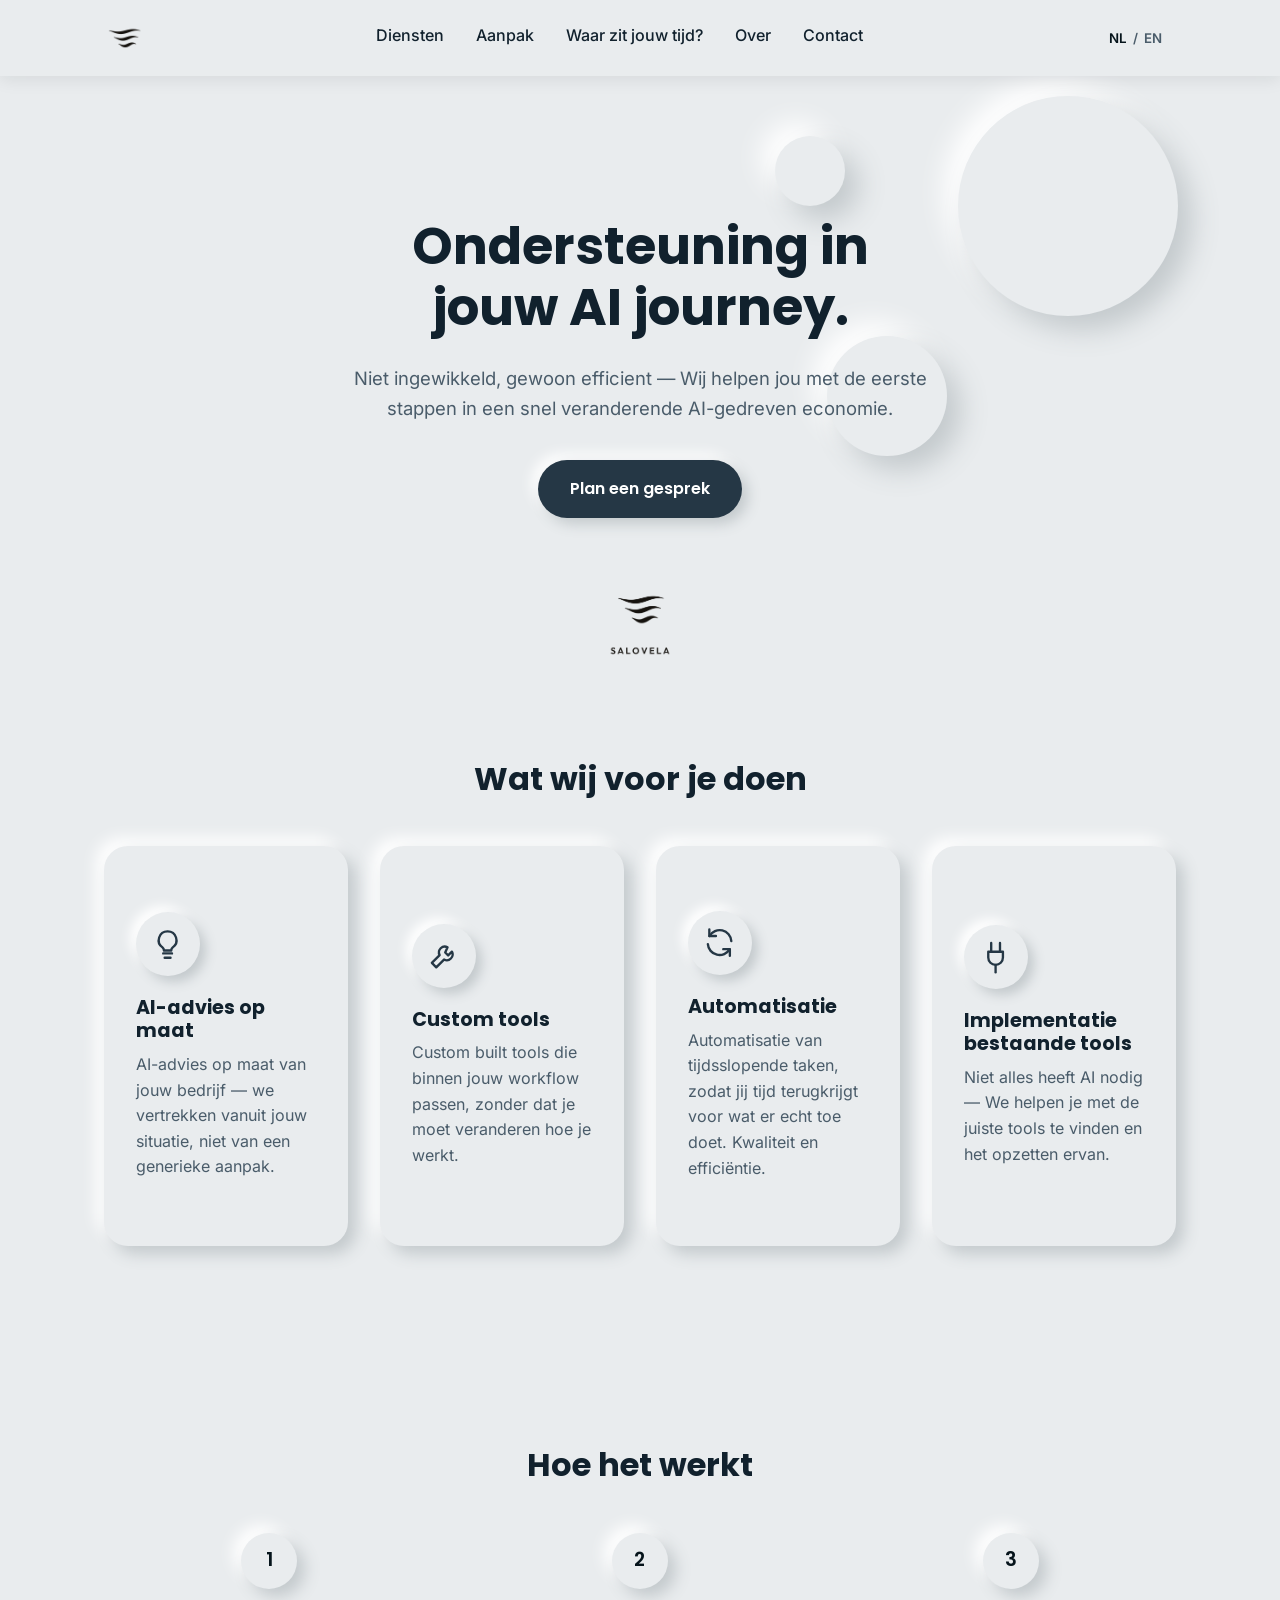
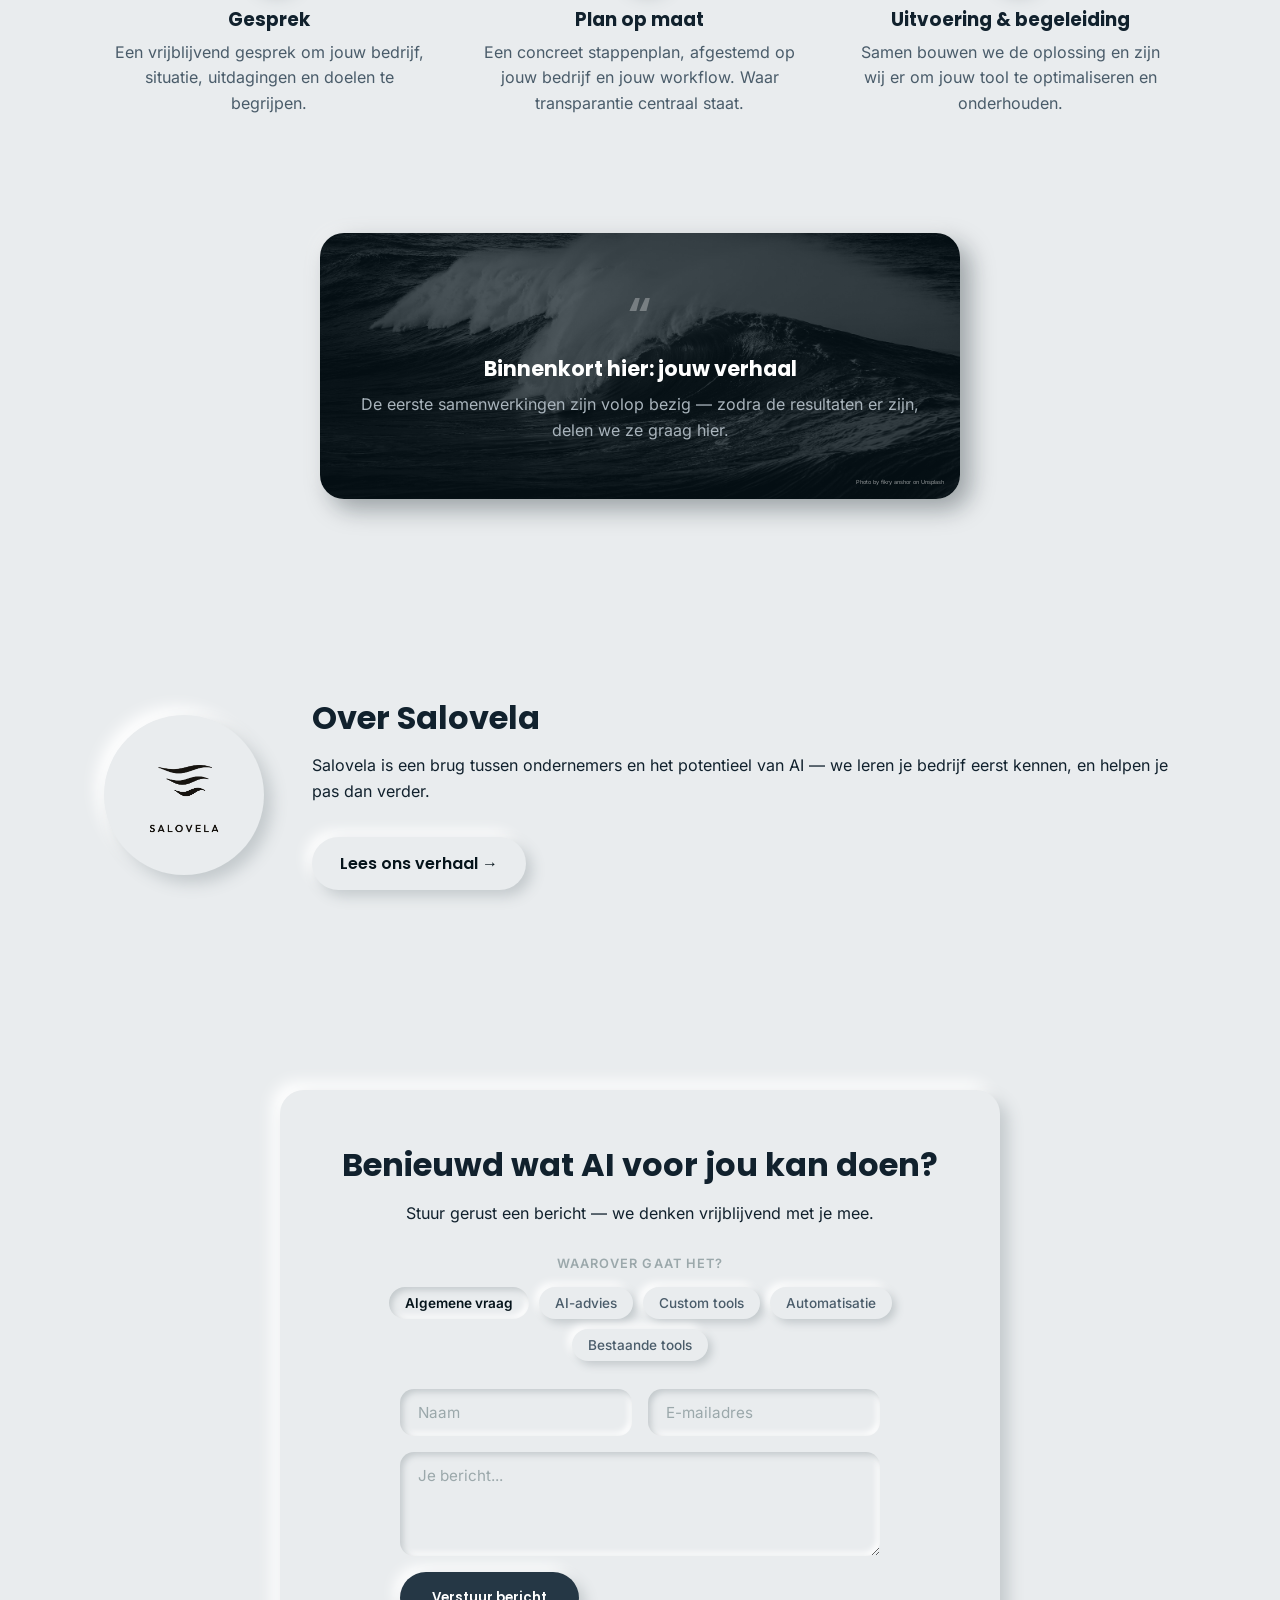
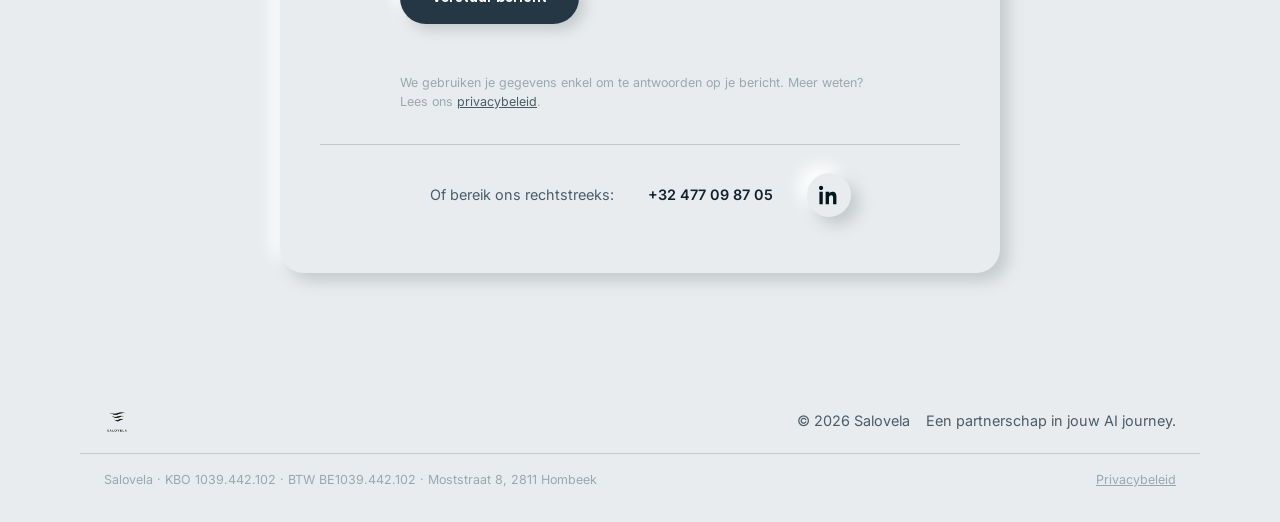
==== commit 13961ba3: "Host lettertypes lokaal en vul privacybeleid aan" ====
--- a/index.html
+++ b/index.html
@@ -23,9 +23,6 @@
   <meta name="twitter:image" content="https://salovela.be/assets/images/og-image.jpg">
 
   <link rel="icon" type="image/png" href="assets/images/salovela-mark.png">
-  <link rel="preconnect" href="https://fonts.googleapis.com">
-  <link rel="preconnect" href="https://fonts.gstatic.com" crossorigin>
-  <link href="https://fonts.googleapis.com/css2?family=Poppins:wght@500;600;700&family=Inter:wght@400;500;600&display=swap" rel="stylesheet">
   <link rel="stylesheet" href="css/style.css">
 </head>
 <body>
@@ -247,6 +244,7 @@
 
             <button type="submit" class="button button-primary" id="form-submit" data-i18n="contact.form.submit">Verstuur bericht</button>
             <p class="form-status" id="form-status" role="status" aria-live="polite"></p>
+            <p class="form-privacy" data-i18n-html="contact.form.privacy">We gebruiken je gegevens enkel om te antwoorden op je bericht. Meer weten? Lees ons <a href="privacybeleid.html">privacybeleid</a>.</p>
           </form>
 
           <div class="contact-alt">
@@ -275,6 +273,8 @@
     </div>
   </footer>
 
+  <script src="js/analytics.js"></script>
+
   <script data-goatcounter="https://salovela.goatcounter.com/count" async src="//gc.zgo.at/count.js"></script>
   <script src="js/script.js"></script>
 </body>
--- a/css/style.css
+++ b/css/style.css
@@ -1,3 +1,120 @@
+/* ===== Lettertypes =====
+   Poppins en Inter worden lokaal geserveerd, niet via de servers van Google.
+   Bij het laden vanaf fonts.googleapis.com vertrekt namelijk het IP-adres van
+   elke bezoeker naar Google zonder dat daar toestemming voor is gevraagd; het
+   Landgericht München oordeelde in zaak 3 O 17493/20 dat dat een inbreuk op de
+   AVG is, juist omdat zelf hosten gratis kan. Vandaar deze bestanden.
+   Beide families vallen onder de SIL Open Font License; de licentieteksten
+   staan bij de bestanden in assets/fonts/. */
+
+@font-face {
+  font-family: "Poppins";
+  font-style: normal;
+  font-weight: 500;
+  font-display: swap;
+  src: url("../assets/fonts/poppins-latin-500-normal.woff2") format("woff2");
+  unicode-range: U+0000-00FF, U+0131, U+0152-0153, U+02BB-02BC, U+02C6, U+02DA, U+02DC, U+0304, U+0308, U+0329, U+2000-206F, U+2074, U+20AC, U+2122, U+2191, U+2193, U+2212, U+2215, U+FEFF, U+FFFD;
+}
+
+@font-face {
+  font-family: "Poppins";
+  font-style: normal;
+  font-weight: 500;
+  font-display: swap;
+  src: url("../assets/fonts/poppins-latin-ext-500-normal.woff2") format("woff2");
+  unicode-range: U+0100-02BA, U+02BD-02C5, U+02C7-02CC, U+02CE-02D7, U+02DD-02FF, U+0304, U+0308, U+0329, U+1D00-1DBF, U+1E00-1E9F, U+1EF2-1EFF, U+2020, U+20A0-20AB, U+20AD-20C0, U+2113, U+2C60-2C7F, U+A720-A7FF;
+}
+
+@font-face {
+  font-family: "Poppins";
+  font-style: normal;
+  font-weight: 600;
+  font-display: swap;
+  src: url("../assets/fonts/poppins-latin-600-normal.woff2") format("woff2");
+  unicode-range: U+0000-00FF, U+0131, U+0152-0153, U+02BB-02BC, U+02C6, U+02DA, U+02DC, U+0304, U+0308, U+0329, U+2000-206F, U+2074, U+20AC, U+2122, U+2191, U+2193, U+2212, U+2215, U+FEFF, U+FFFD;
+}
+
+@font-face {
+  font-family: "Poppins";
+  font-style: normal;
+  font-weight: 600;
+  font-display: swap;
+  src: url("../assets/fonts/poppins-latin-ext-600-normal.woff2") format("woff2");
+  unicode-range: U+0100-02BA, U+02BD-02C5, U+02C7-02CC, U+02CE-02D7, U+02DD-02FF, U+0304, U+0308, U+0329, U+1D00-1DBF, U+1E00-1E9F, U+1EF2-1EFF, U+2020, U+20A0-20AB, U+20AD-20C0, U+2113, U+2C60-2C7F, U+A720-A7FF;
+}
+
+@font-face {
+  font-family: "Poppins";
+  font-style: normal;
+  font-weight: 700;
+  font-display: swap;
+  src: url("../assets/fonts/poppins-latin-700-normal.woff2") format("woff2");
+  unicode-range: U+0000-00FF, U+0131, U+0152-0153, U+02BB-02BC, U+02C6, U+02DA, U+02DC, U+0304, U+0308, U+0329, U+2000-206F, U+2074, U+20AC, U+2122, U+2191, U+2193, U+2212, U+2215, U+FEFF, U+FFFD;
+}
+
+@font-face {
+  font-family: "Poppins";
+  font-style: normal;
+  font-weight: 700;
+  font-display: swap;
+  src: url("../assets/fonts/poppins-latin-ext-700-normal.woff2") format("woff2");
+  unicode-range: U+0100-02BA, U+02BD-02C5, U+02C7-02CC, U+02CE-02D7, U+02DD-02FF, U+0304, U+0308, U+0329, U+1D00-1DBF, U+1E00-1E9F, U+1EF2-1EFF, U+2020, U+20A0-20AB, U+20AD-20C0, U+2113, U+2C60-2C7F, U+A720-A7FF;
+}
+
+@font-face {
+  font-family: "Inter";
+  font-style: normal;
+  font-weight: 400;
+  font-display: swap;
+  src: url("../assets/fonts/inter-latin-400-normal.woff2") format("woff2");
+  unicode-range: U+0000-00FF, U+0131, U+0152-0153, U+02BB-02BC, U+02C6, U+02DA, U+02DC, U+0304, U+0308, U+0329, U+2000-206F, U+2074, U+20AC, U+2122, U+2191, U+2193, U+2212, U+2215, U+FEFF, U+FFFD;
+}
+
+@font-face {
+  font-family: "Inter";
+  font-style: normal;
+  font-weight: 400;
+  font-display: swap;
+  src: url("../assets/fonts/inter-latin-ext-400-normal.woff2") format("woff2");
+  unicode-range: U+0100-02BA, U+02BD-02C5, U+02C7-02CC, U+02CE-02D7, U+02DD-02FF, U+0304, U+0308, U+0329, U+1D00-1DBF, U+1E00-1E9F, U+1EF2-1EFF, U+2020, U+20A0-20AB, U+20AD-20C0, U+2113, U+2C60-2C7F, U+A720-A7FF;
+}
+
+@font-face {
+  font-family: "Inter";
+  font-style: normal;
+  font-weight: 500;
+  font-display: swap;
+  src: url("../assets/fonts/inter-latin-500-normal.woff2") format("woff2");
+  unicode-range: U+0000-00FF, U+0131, U+0152-0153, U+02BB-02BC, U+02C6, U+02DA, U+02DC, U+0304, U+0308, U+0329, U+2000-206F, U+2074, U+20AC, U+2122, U+2191, U+2193, U+2212, U+2215, U+FEFF, U+FFFD;
+}
+
+@font-face {
+  font-family: "Inter";
+  font-style: normal;
+  font-weight: 500;
+  font-display: swap;
+  src: url("../assets/fonts/inter-latin-ext-500-normal.woff2") format("woff2");
+  unicode-range: U+0100-02BA, U+02BD-02C5, U+02C7-02CC, U+02CE-02D7, U+02DD-02FF, U+0304, U+0308, U+0329, U+1D00-1DBF, U+1E00-1E9F, U+1EF2-1EFF, U+2020, U+20A0-20AB, U+20AD-20C0, U+2113, U+2C60-2C7F, U+A720-A7FF;
+}
+
+@font-face {
+  font-family: "Inter";
+  font-style: normal;
+  font-weight: 600;
+  font-display: swap;
+  src: url("../assets/fonts/inter-latin-600-normal.woff2") format("woff2");
+  unicode-range: U+0000-00FF, U+0131, U+0152-0153, U+02BB-02BC, U+02C6, U+02DA, U+02DC, U+0304, U+0308, U+0329, U+2000-206F, U+2074, U+20AC, U+2122, U+2191, U+2193, U+2212, U+2215, U+FEFF, U+FFFD;
+}
+
+@font-face {
+  font-family: "Inter";
+  font-style: normal;
+  font-weight: 600;
+  font-display: swap;
+  src: url("../assets/fonts/inter-latin-ext-600-normal.woff2") format("woff2");
+  unicode-range: U+0100-02BA, U+02BD-02C5, U+02C7-02CC, U+02CE-02D7, U+02DD-02FF, U+0304, U+0308, U+0329, U+1D00-1DBF, U+1E00-1E9F, U+1EF2-1EFF, U+2020, U+20A0-20AB, U+20AD-20C0, U+2113, U+2C60-2C7F, U+A720-A7FF;
+}
+
 /* ===== Design tokens ===== */
 :root {
   --color-bg: #e9ecee;
@@ -826,6 +943,22 @@
 
 .form-status.error {
   color: #b3423a;
+}
+
+.form-privacy {
+  margin: 0;
+  font-size: 0.78rem;
+  line-height: 1.5;
+  color: var(--color-muted);
+}
+
+.form-privacy a {
+  color: var(--color-text-soft);
+  text-decoration: underline;
+}
+
+.form-privacy a:hover {
+  color: var(--color-accent-dark);
 }
 
 .contact-alt {
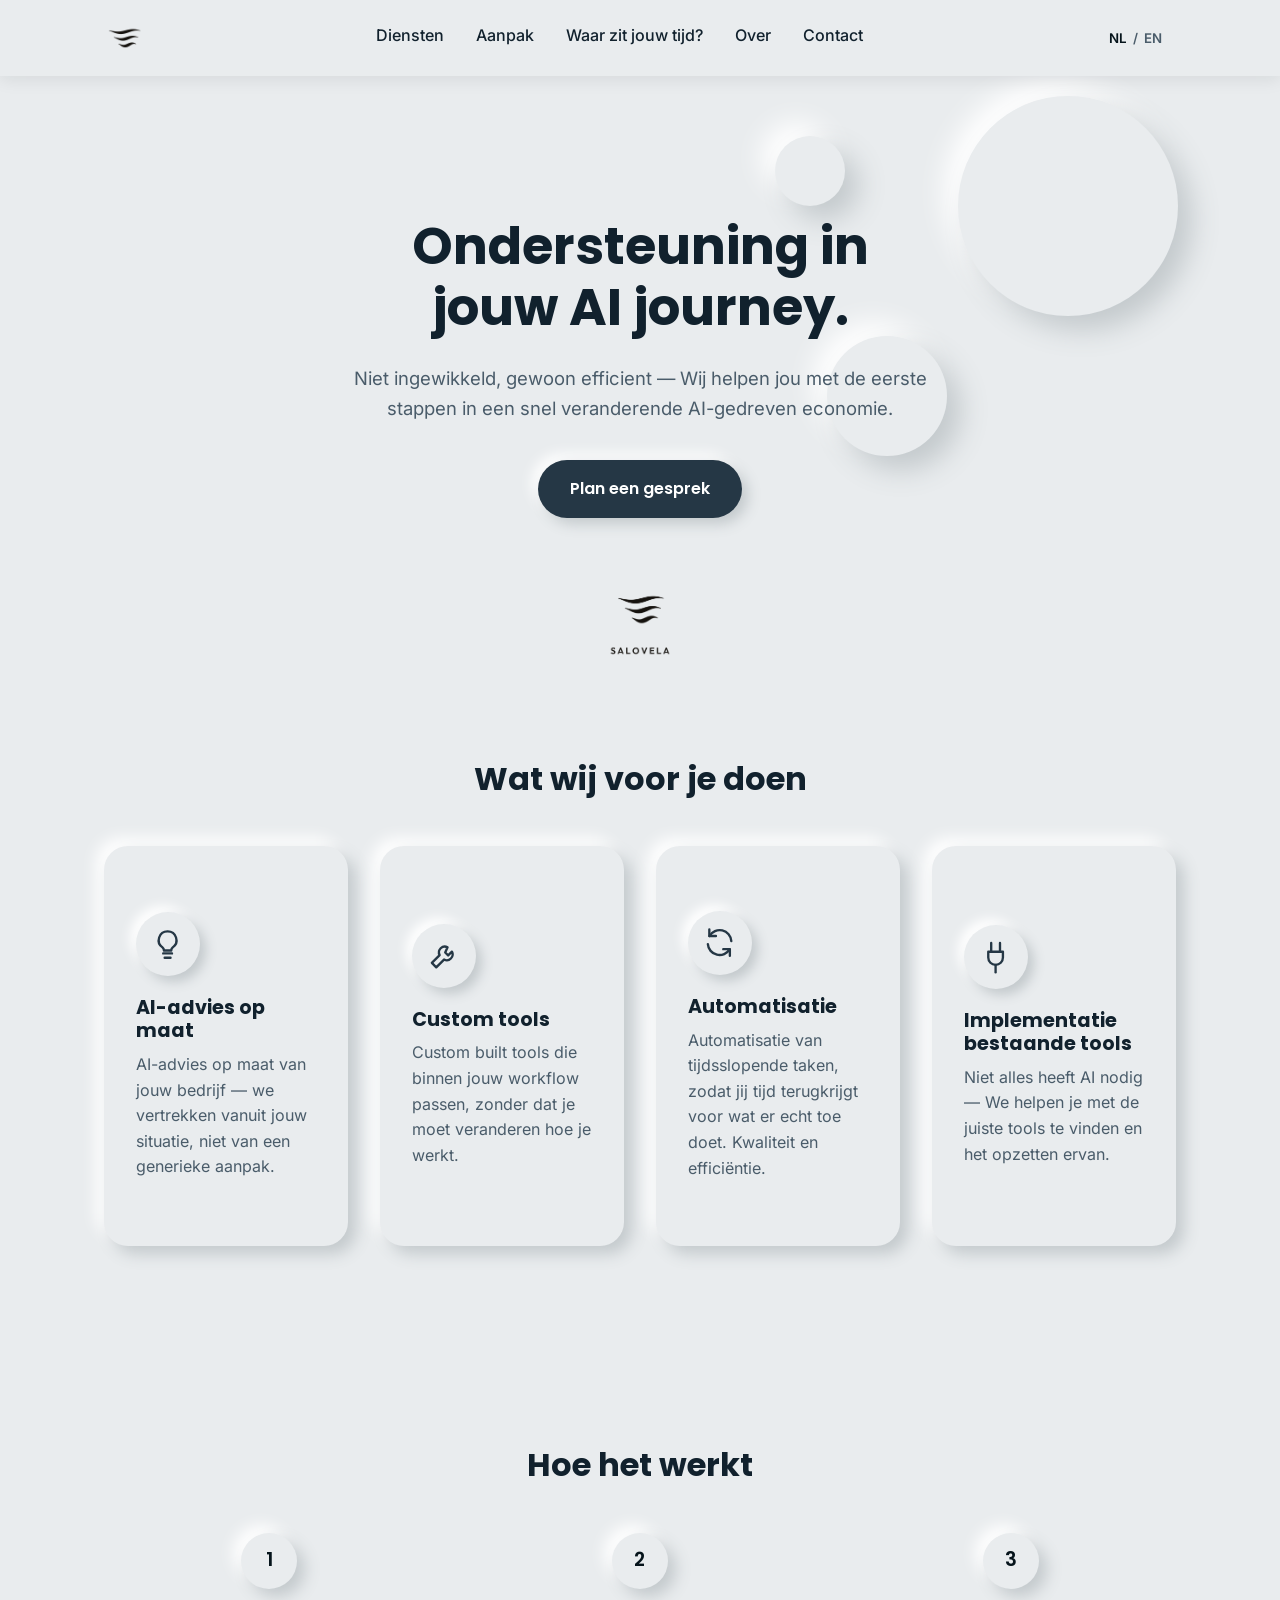
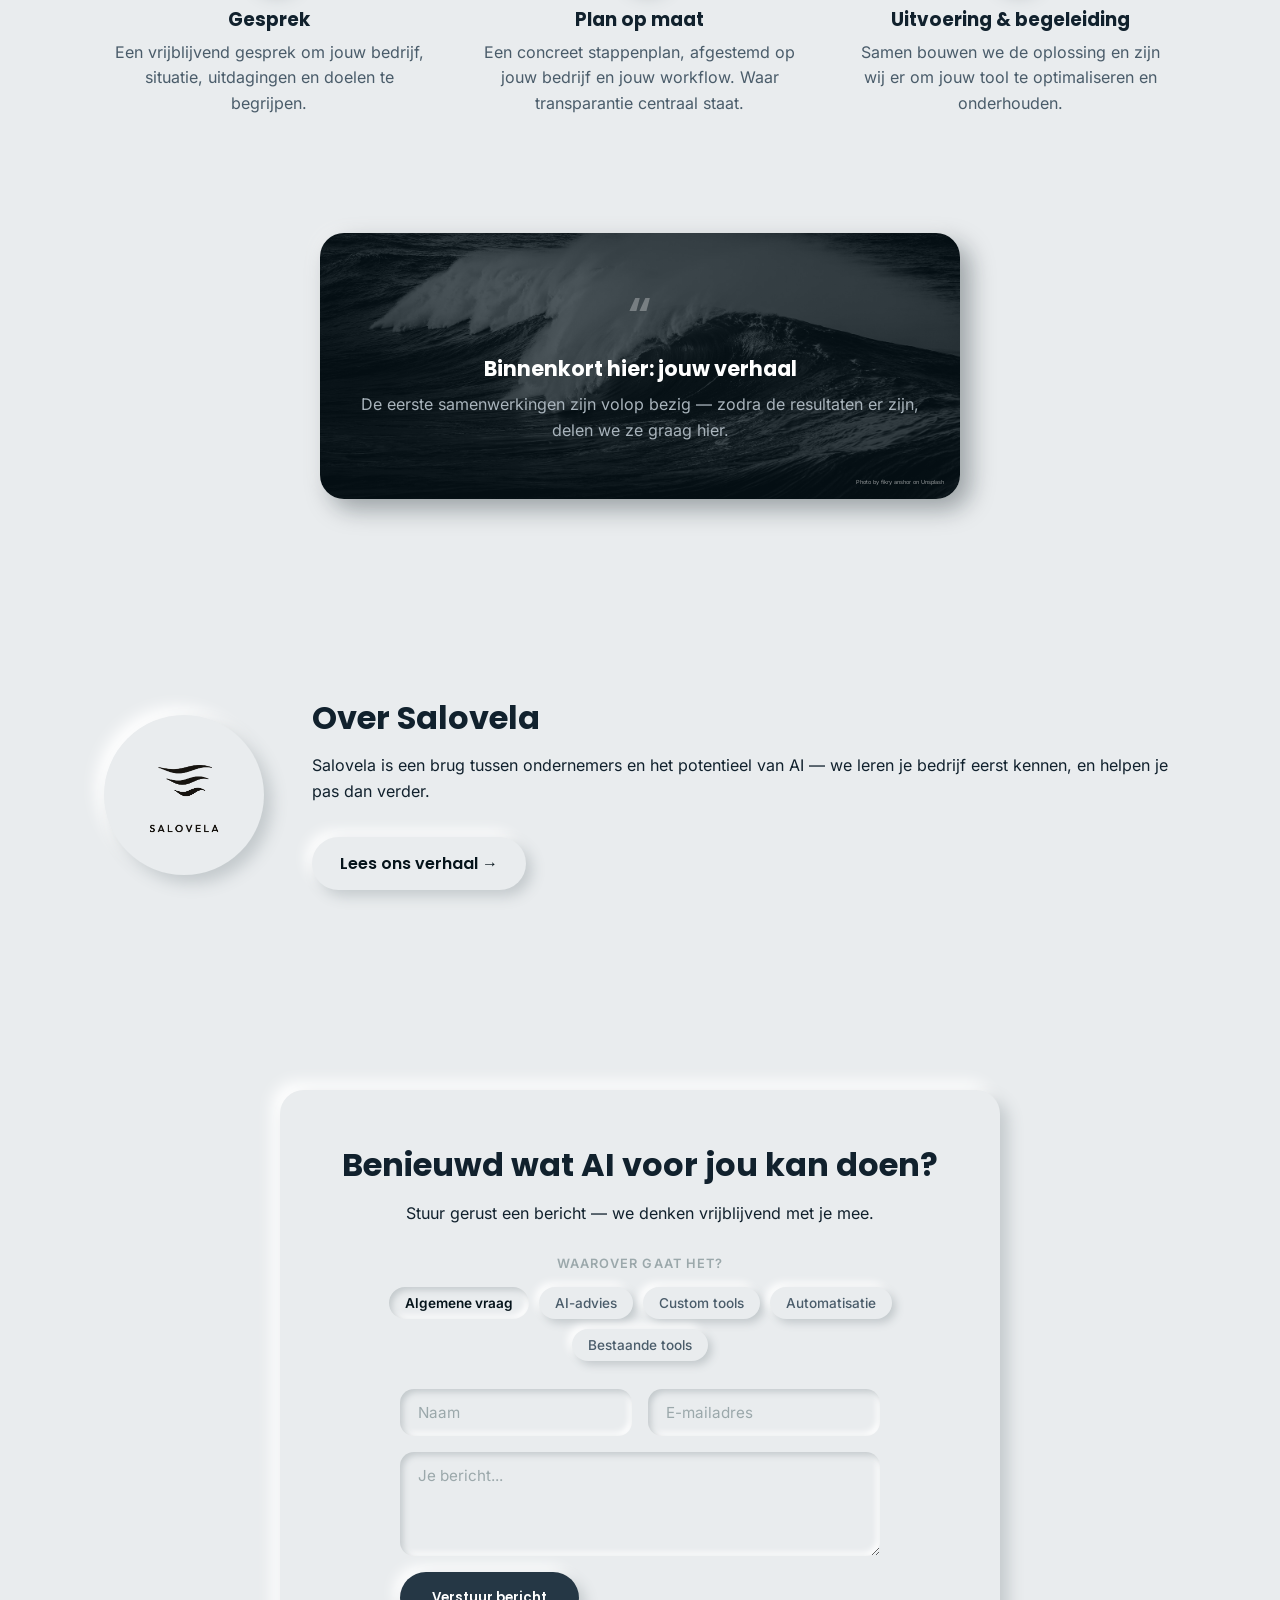
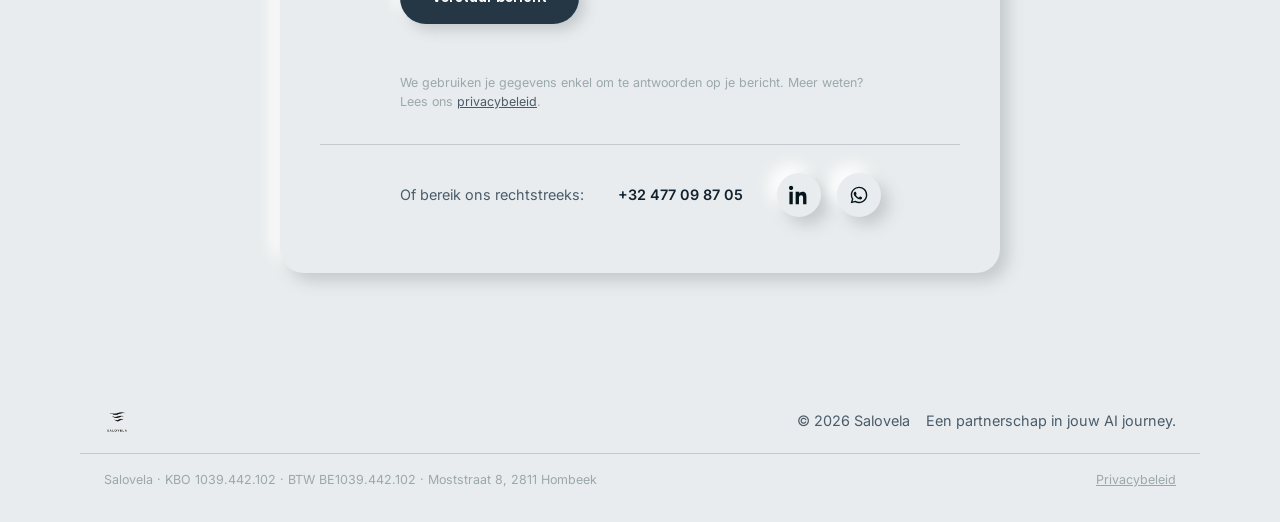
==== commit c7fef8cc: "Voeg WhatsApp-link toe en pas CTA-tekst aan naar 'Start a conversation'" ====
--- a/index.html
+++ b/index.html
@@ -253,6 +253,9 @@
             <a href="https://www.linkedin.com/in/brent-goyvaerts" target="_blank" rel="noopener noreferrer" class="social-link neu-raised" aria-label="LinkedIn">
               <svg viewBox="0 0 24 24"><path d="M4.98 3.5C4.98 4.88 3.87 6 2.5 6S0 4.88 0 3.5 1.12 1 2.5 1s2.48 1.12 2.48 2.5zM.5 8h4V23h-4V8zM8.5 8h3.8v2.05h.05c.53-1 1.83-2.05 3.77-2.05 4.03 0 4.78 2.65 4.78 6.1V23h-4v-6.9c0-1.65-.03-3.77-2.3-3.77-2.3 0-2.65 1.8-2.65 3.65V23h-4V8z"/></svg>
             </a>
+            <a href="https://wa.me/32477098705" target="_blank" rel="noopener noreferrer" class="social-link neu-raised" aria-label="WhatsApp">
+              <svg viewBox="0 0 24 24"><path d="M12.04 2c-5.46 0-9.91 4.45-9.91 9.91 0 1.75.46 3.45 1.32 4.95L2.05 22l5.25-1.38c1.45.79 3.08 1.21 4.74 1.21 5.46 0 9.91-4.45 9.91-9.91 0-2.65-1.03-5.14-2.9-7.01A9.816 9.816 0 0012.04 2zm0 1.67c2.2 0 4.26.86 5.82 2.42a8.225 8.225 0 012.41 5.83c0 4.54-3.7 8.23-8.24 8.23-1.48 0-2.93-.39-4.19-1.15l-.3-.17-3.12.82.83-3.04-.2-.31a8.188 8.188 0 01-1.26-4.38c.01-4.54 3.7-8.24 8.25-8.24zm-4.87 4.32c-.16 0-.43.06-.66.31-.23.25-.86.85-.86 2.07 0 1.22.89 2.4 1.01 2.56.12.17 1.75 2.67 4.25 3.73.59.26 1.06.41 1.42.52.6.19 1.14.16 1.57.1.48-.07 1.46-.6 1.67-1.18.21-.58.21-1.07.14-1.18-.06-.11-.23-.17-.48-.3-.25-.12-1.47-.73-1.7-.81-.23-.08-.39-.12-.56.12-.17.25-.64.81-.78.97-.14.17-.29.19-.53.06-.25-.12-1.03-.38-1.97-1.21-.73-.65-1.22-1.45-1.36-1.7-.14-.25-.02-.38.11-.51.11-.11.25-.29.37-.43.12-.14.16-.25.25-.41.08-.17.04-.31-.02-.43-.06-.12-.56-1.35-.77-1.85-.2-.48-.4-.42-.56-.43h-.47z"/></svg>
+            </a>
           </div>
         </div>
       </div>
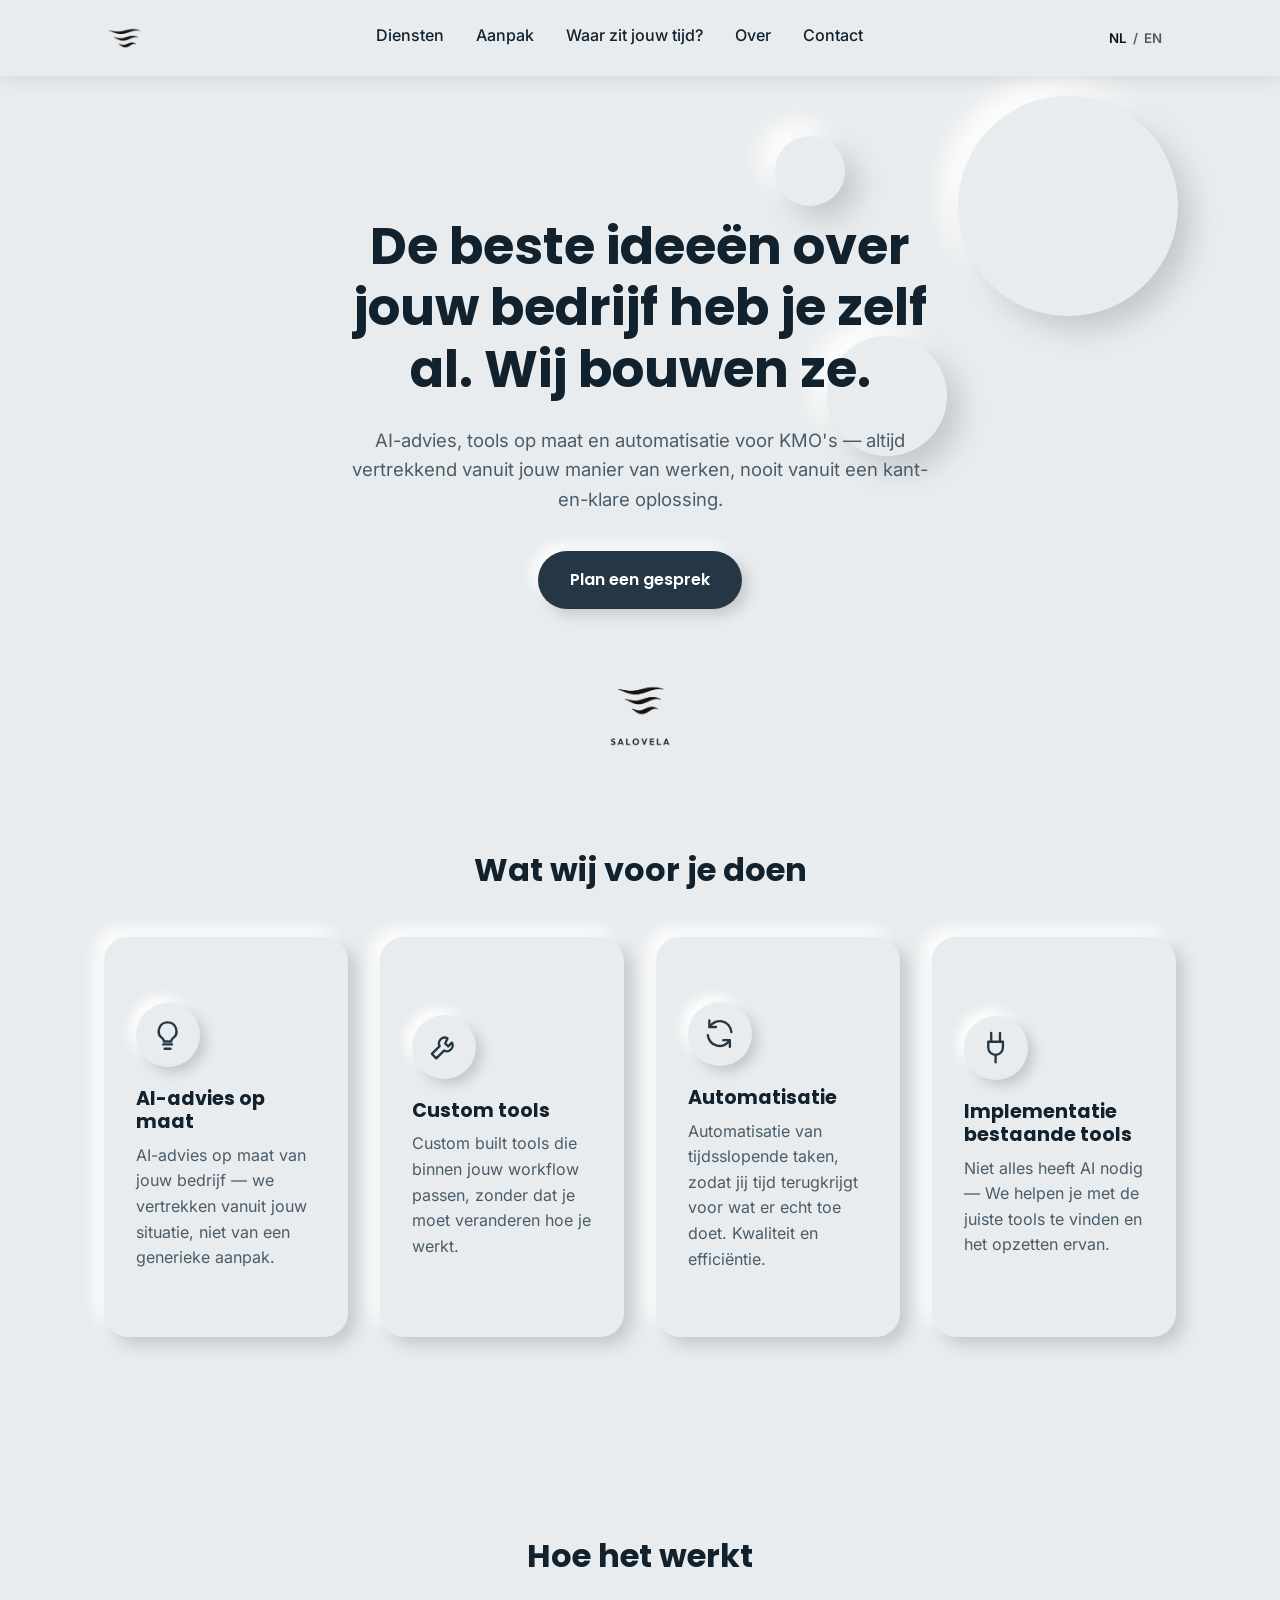
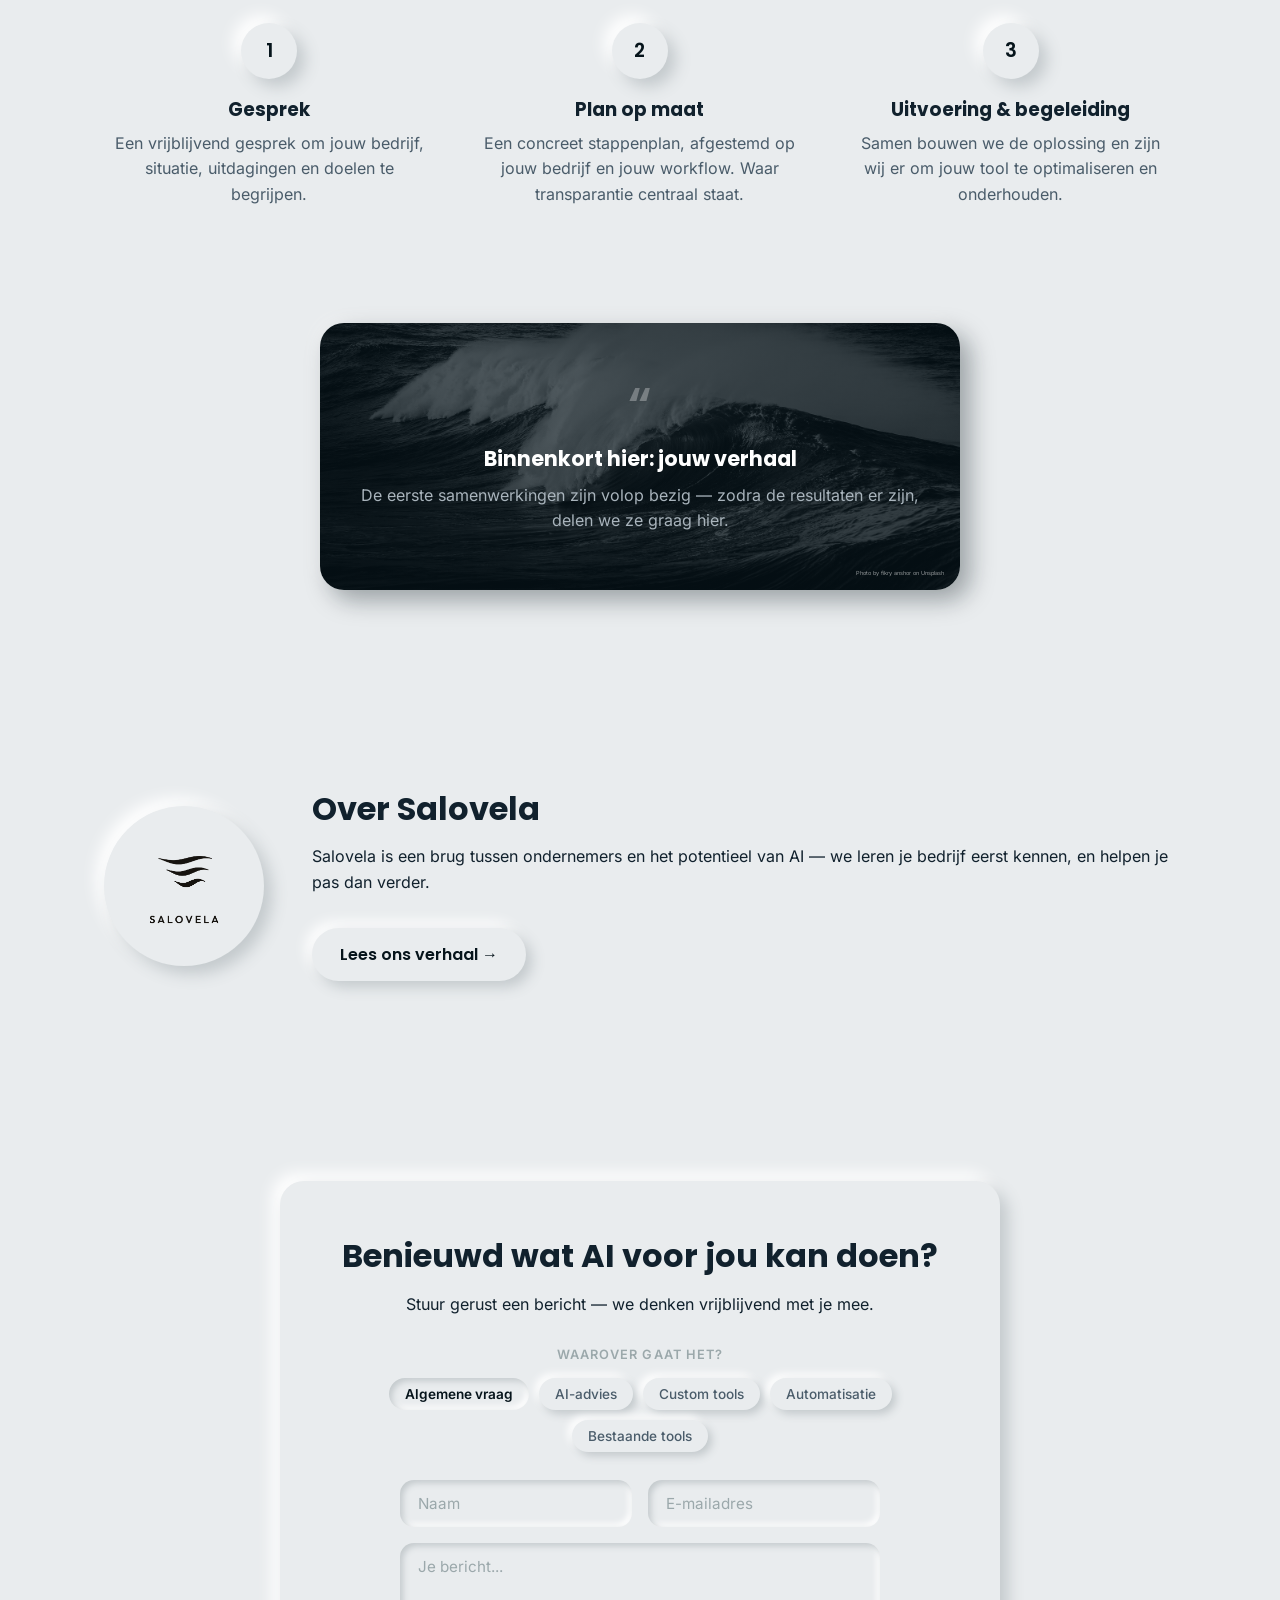
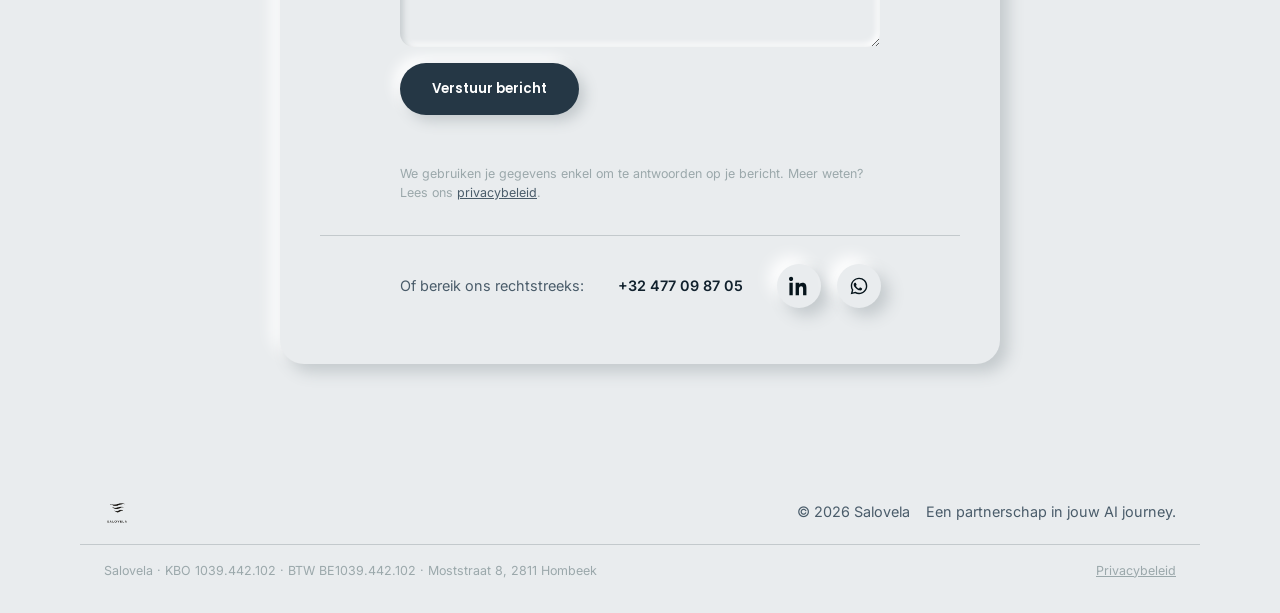
==== commit 0cfdd533: "Homepage-hero: begin bij de overtuiging, niet bij het aanbod - "Ondersteuning in jouw AI journey" ve" ====
--- a/index.html
+++ b/index.html
@@ -58,8 +58,8 @@
   <main id="top">
     <section class="hero">
       <div class="container hero-inner">
-        <h1 data-i18n="hero.title">Ondersteuning in jouw AI journey.</h1>
-        <p class="hero-subtitle" data-i18n="hero.subtitle">Niet ingewikkeld, gewoon efficient — Wij helpen jou met de eerste stappen in een snel veranderende AI-gedreven economie.</p>
+        <h1 data-i18n="hero.title">De beste ideeën over jouw bedrijf heb je zelf al. Wij bouwen ze.</h1>
+        <p class="hero-subtitle" data-i18n="hero.subtitle">AI-advies, tools op maat en automatisatie voor KMO's — altijd vertrekkend vanuit jouw manier van werken, nooit vanuit een kant-en-klare oplossing.</p>
         <a href="#contact" class="button button-primary" data-i18n="hero.cta">Plan een gesprek</a>
         <img src="assets/images/salovela-logo.png" alt="Salovela" class="hero-logo">
       </div>
--- a/css/style.css
+++ b/css/style.css
@@ -776,16 +776,12 @@
 }
 
 .who-avatar {
-  display: flex;
-  align-items: center;
-  justify-content: center;
+  display: block;
   width: 120px;
   height: 120px;
   border-radius: 50%;
-  font-family: var(--font-heading);
-  font-weight: 600;
-  font-size: 1.4rem;
-  color: var(--color-accent-dark);
+  object-fit: cover;
+  object-position: center;
 }
 
 .who-panel h2 {
@@ -795,6 +791,10 @@
 .who-panel p {
   color: var(--color-text-soft);
   margin-bottom: 0;
+}
+
+.who-panel p + p {
+  margin-top: 1em;
 }
 
 .who-panel .social-link {
@@ -1998,3 +1998,22 @@
     padding: 5px 11px;
   }
 }
+
+/* --- Over-pagina: kaart zonder flip (Waar we niet aan beginnen) --- */
+.card.card-plain {
+  padding: 36px 28px;
+  display: flex;
+  flex-direction: column;
+  gap: 4px;
+}
+
+.card.card-plain h3 {
+  font-size: 1.05rem;
+  margin-bottom: 0.35em;
+}
+
+.card.card-plain p {
+  color: var(--color-text-soft);
+  font-size: 0.95rem;
+  margin: 0;
+}
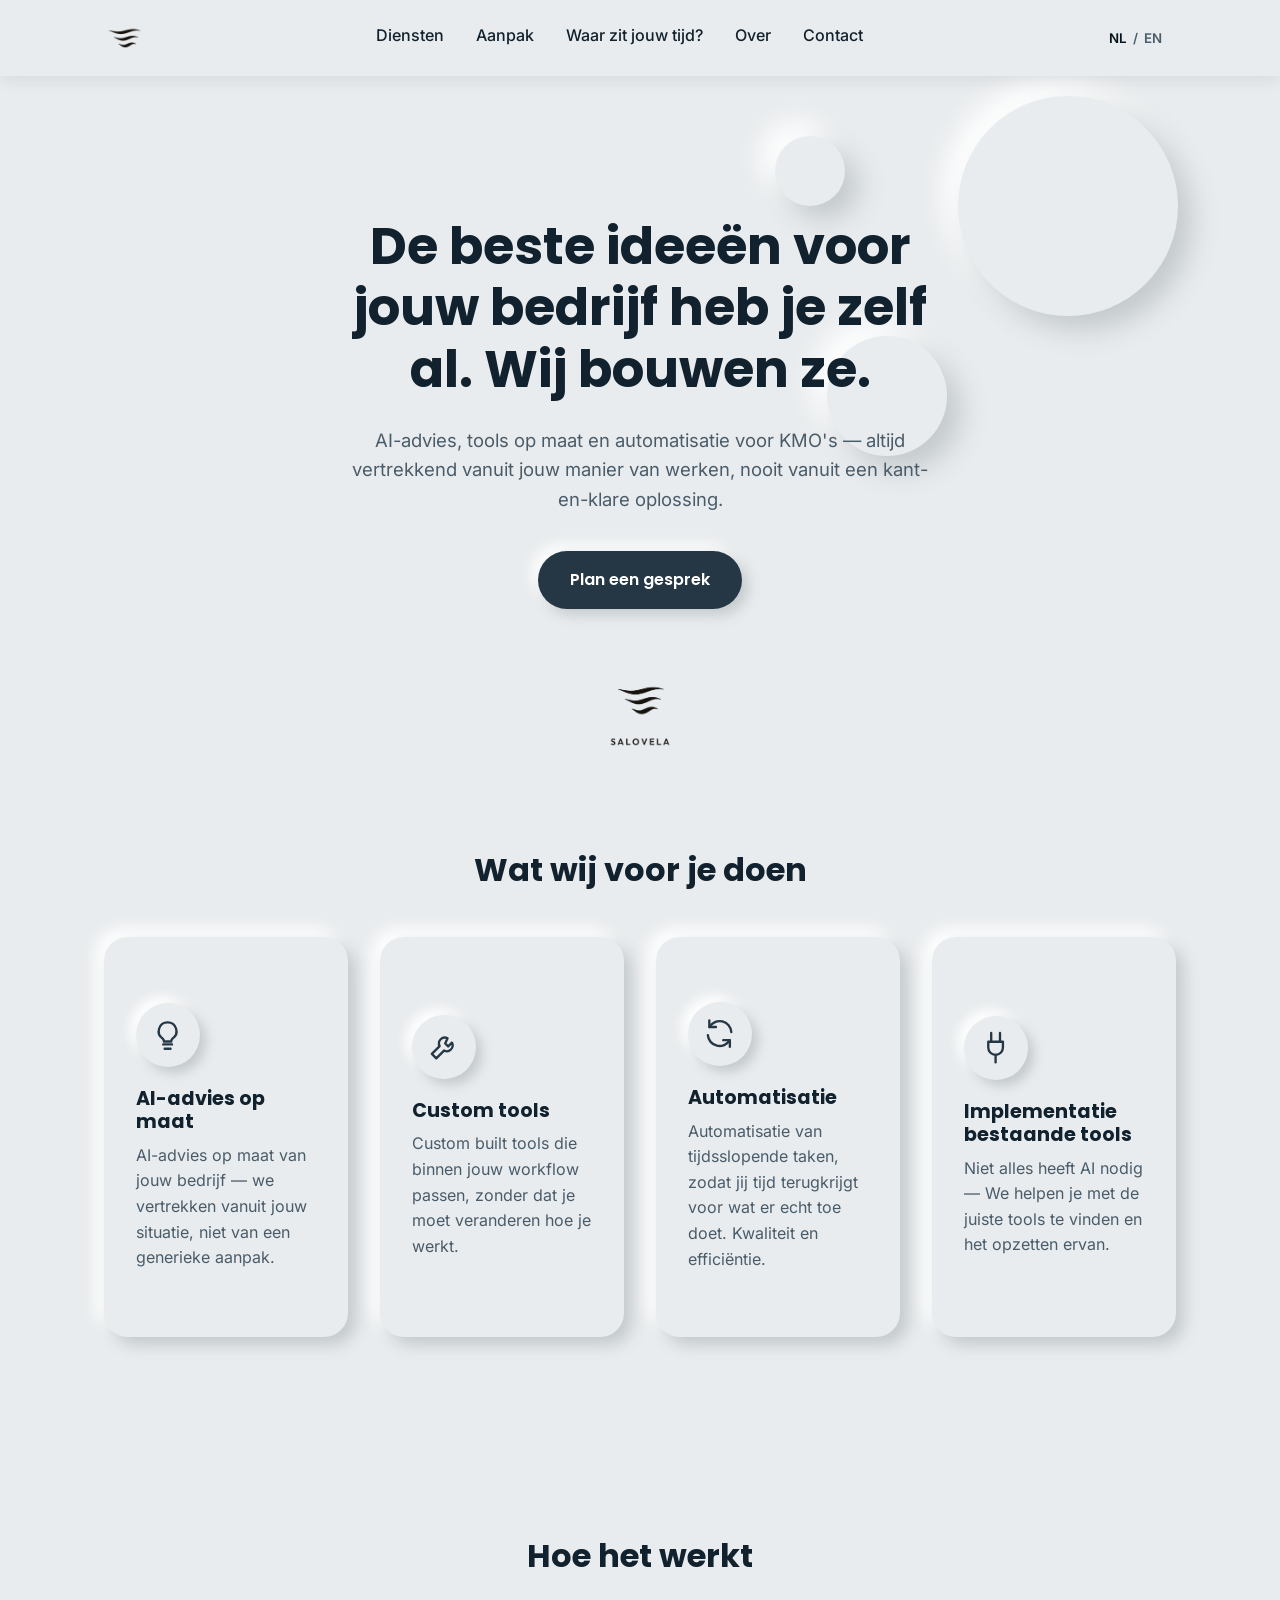
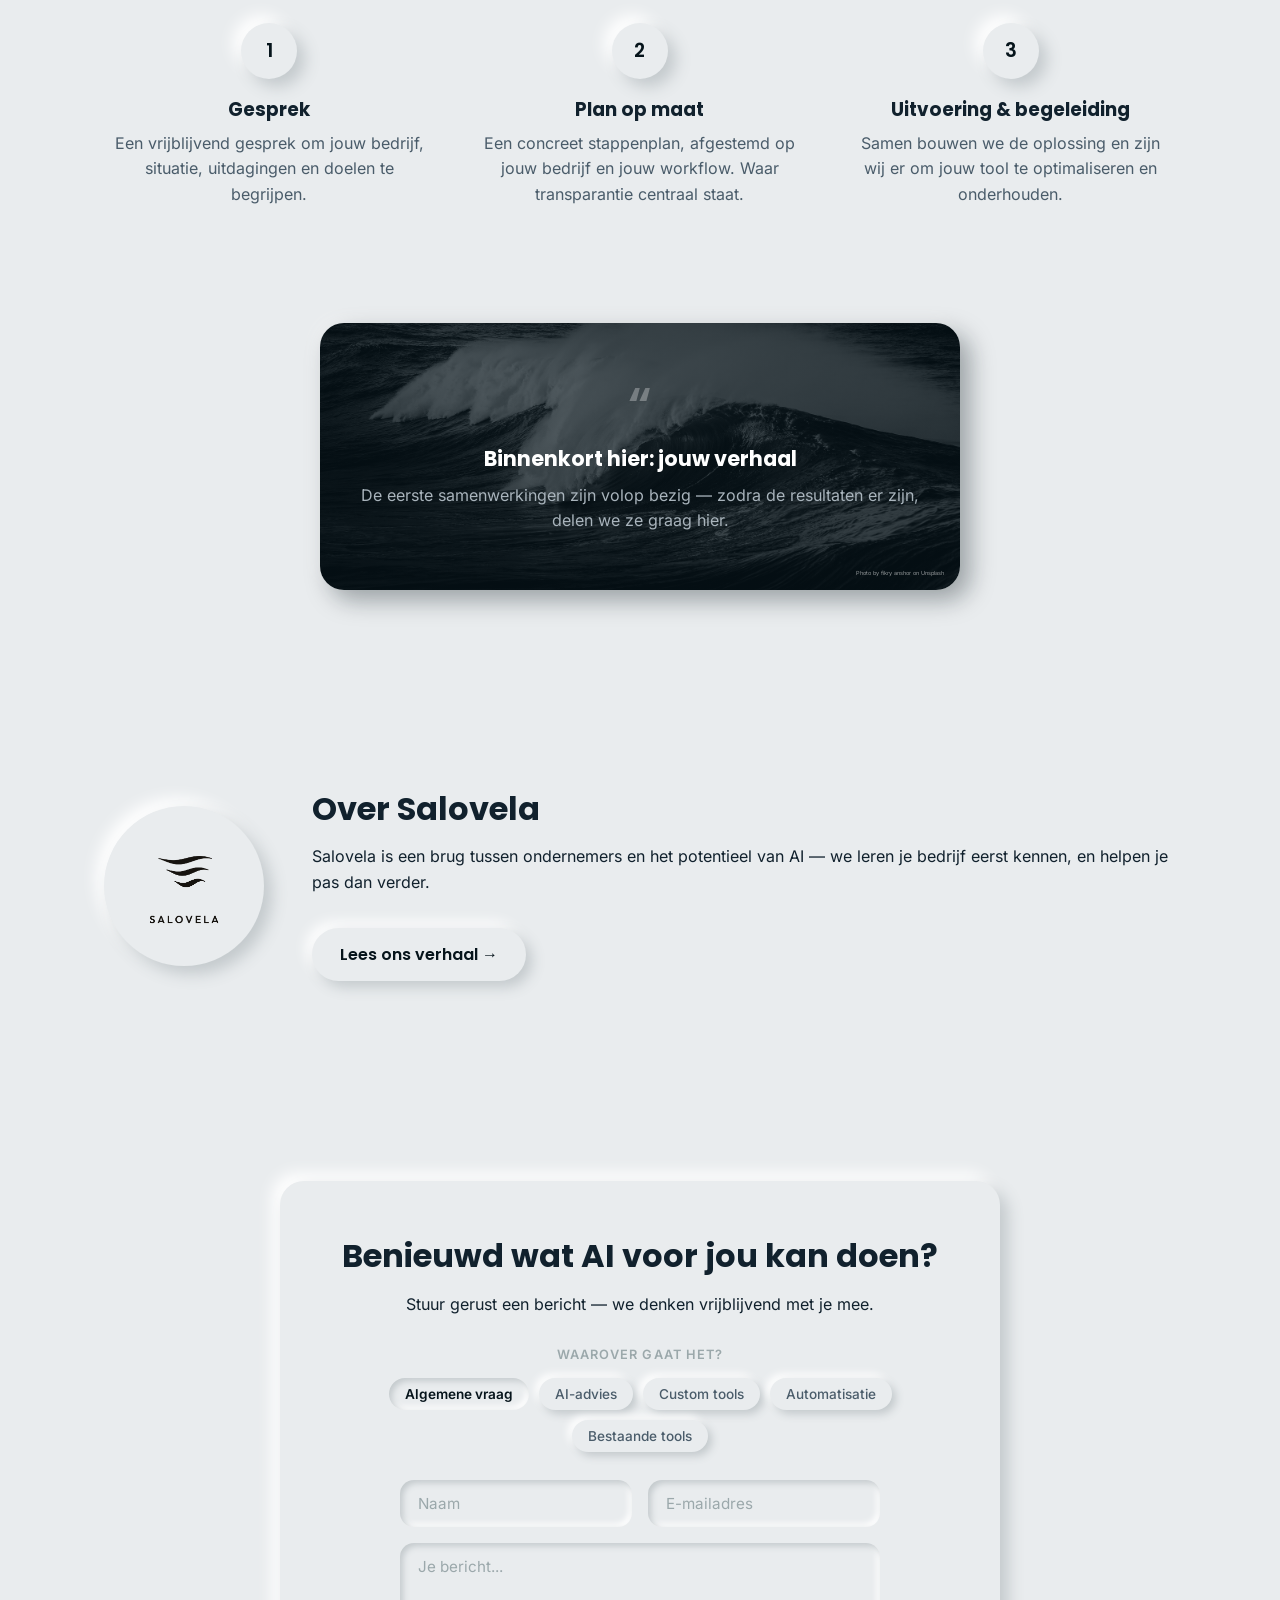
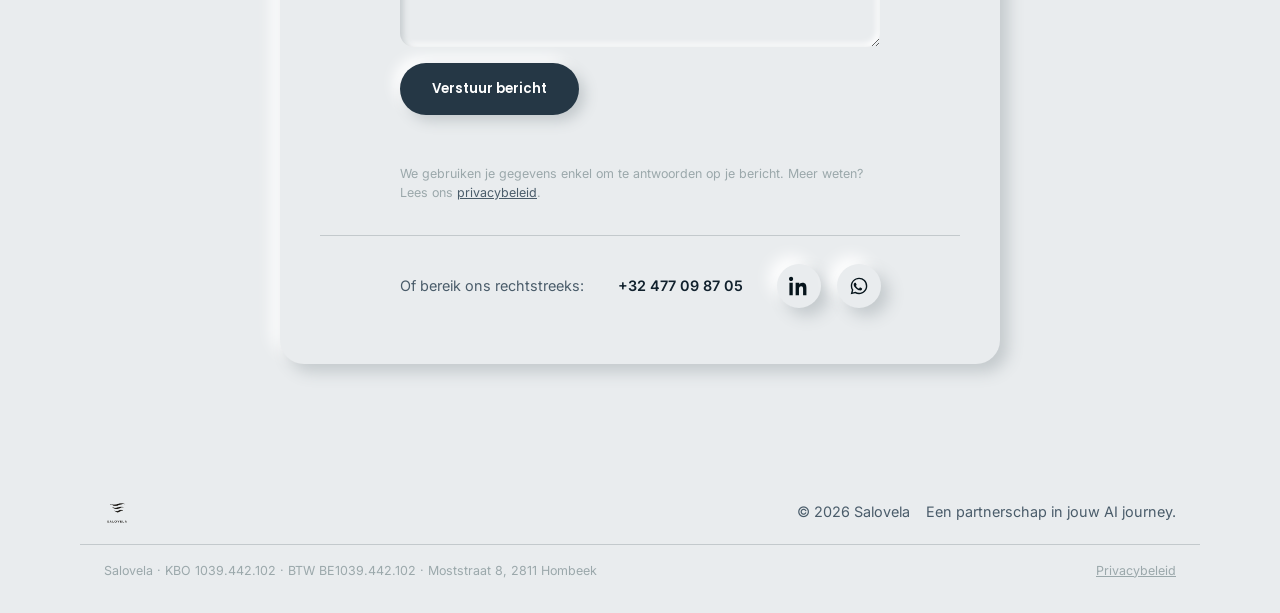
==== commit 188c2e4e: "NL hero: "ideeen voor jouw bedrijf" in plaats van "over" Zelfde correctie als in de Engelse versie: " ====
--- a/index.html
+++ b/index.html
@@ -58,7 +58,7 @@
   <main id="top">
     <section class="hero">
       <div class="container hero-inner">
-        <h1 data-i18n="hero.title">De beste ideeën over jouw bedrijf heb je zelf al. Wij bouwen ze.</h1>
+        <h1 data-i18n="hero.title">De beste ideeën voor jouw bedrijf heb je zelf al. Wij bouwen ze.</h1>
         <p class="hero-subtitle" data-i18n="hero.subtitle">AI-advies, tools op maat en automatisatie voor KMO's — altijd vertrekkend vanuit jouw manier van werken, nooit vanuit een kant-en-klare oplossing.</p>
         <a href="#contact" class="button button-primary" data-i18n="hero.cta">Plan een gesprek</a>
         <img src="assets/images/salovela-logo.png" alt="Salovela" class="hero-logo">
